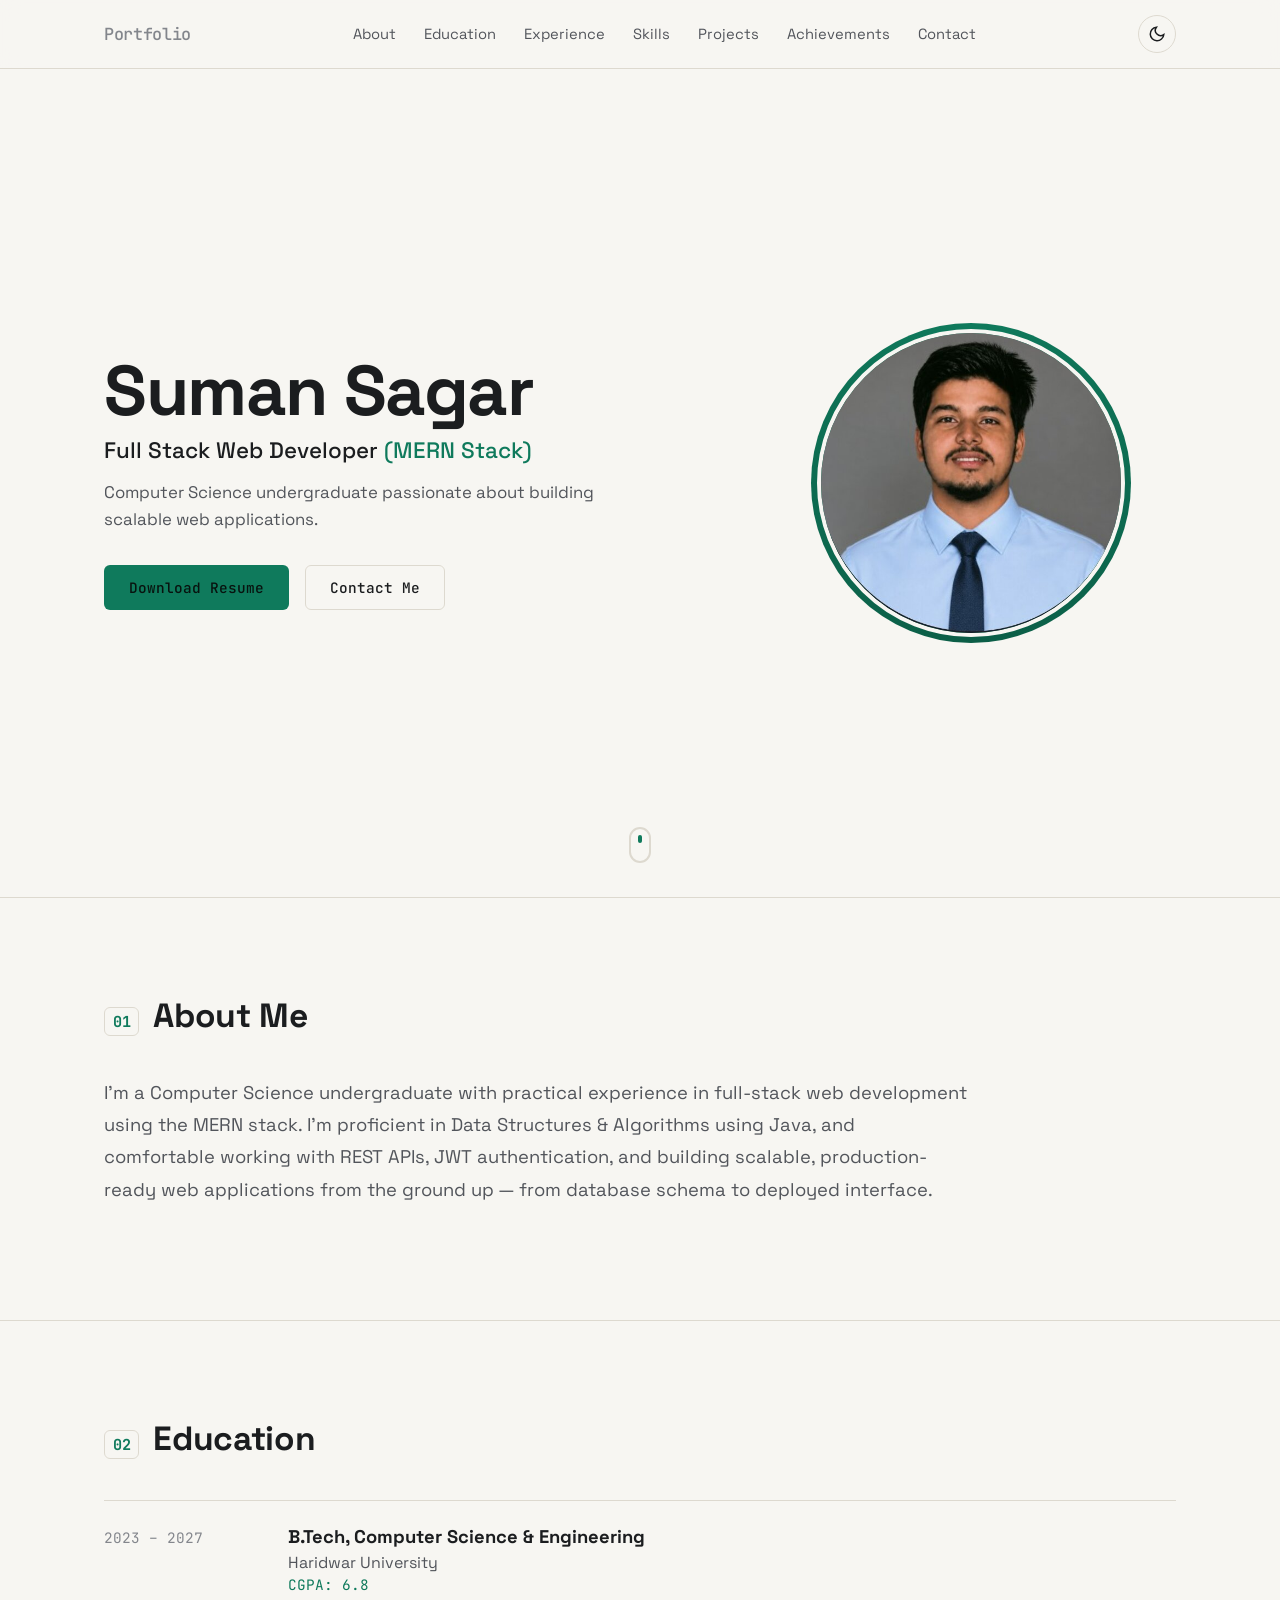
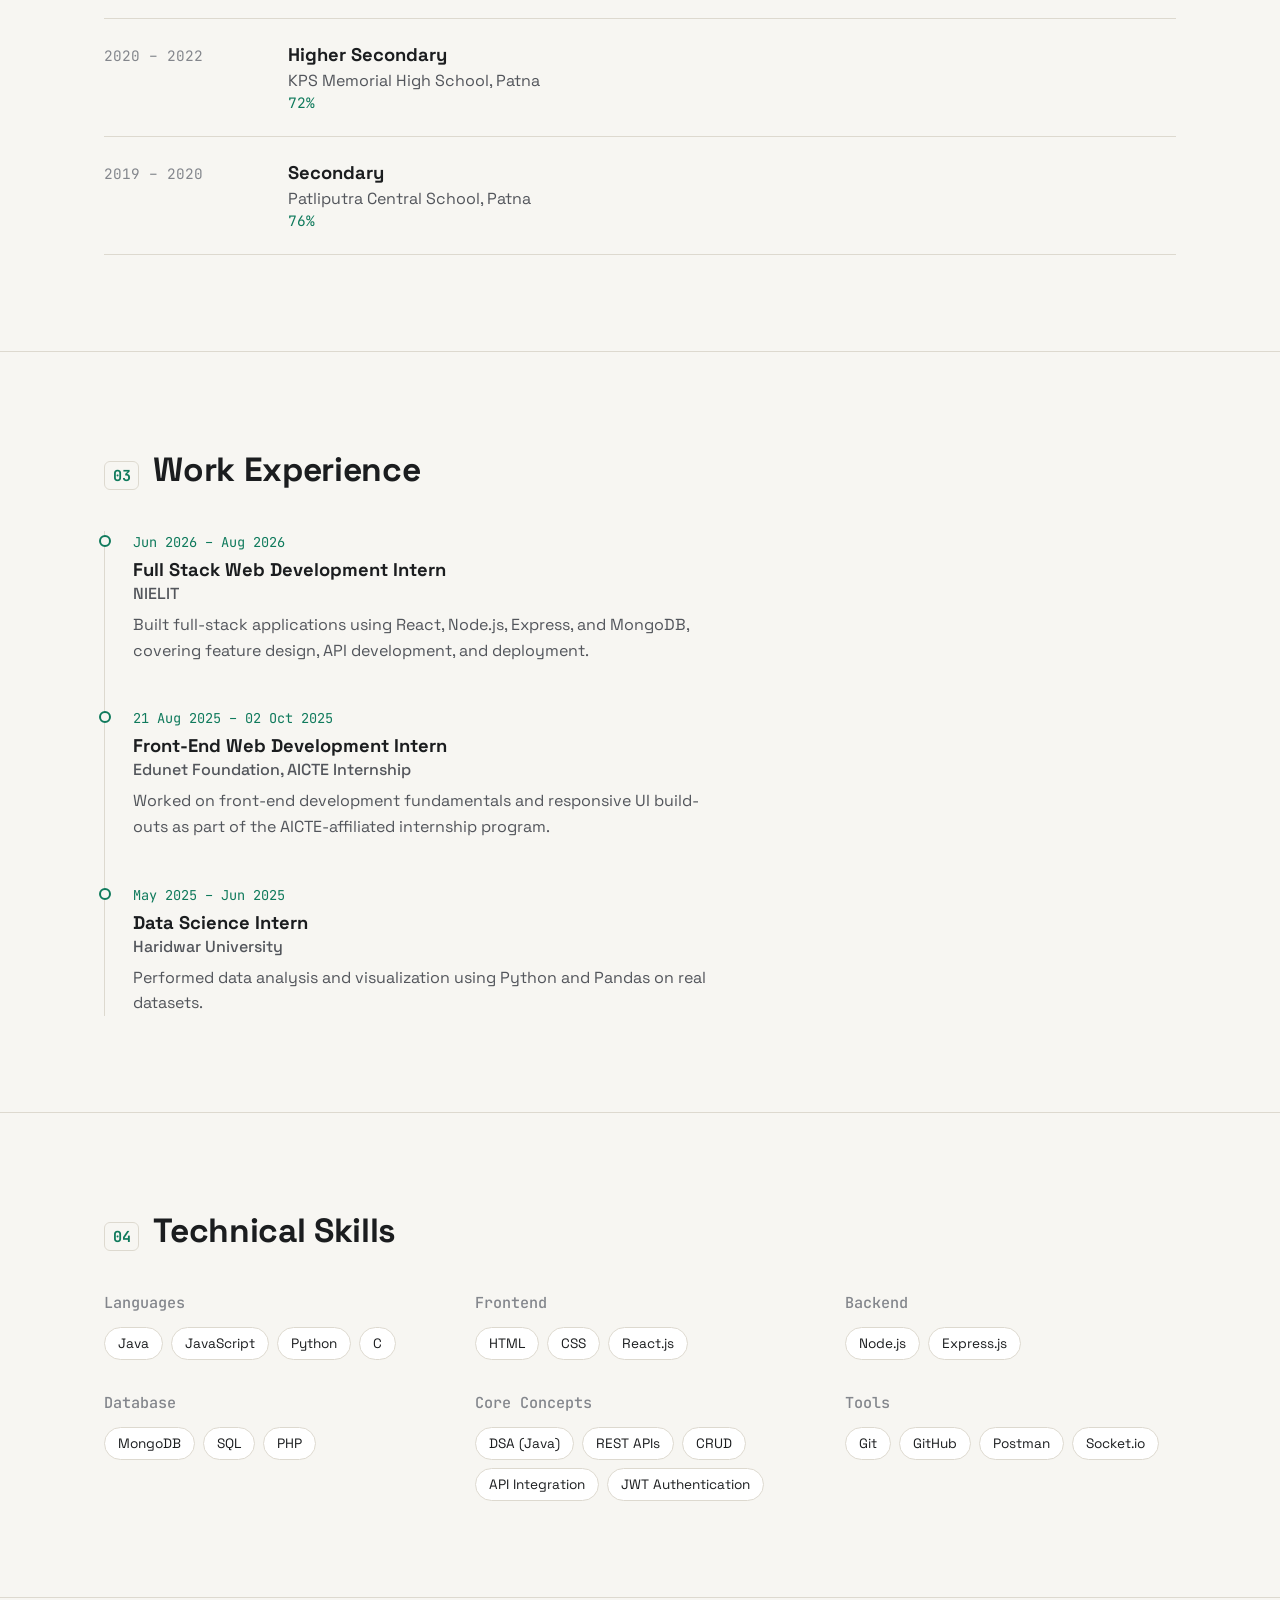
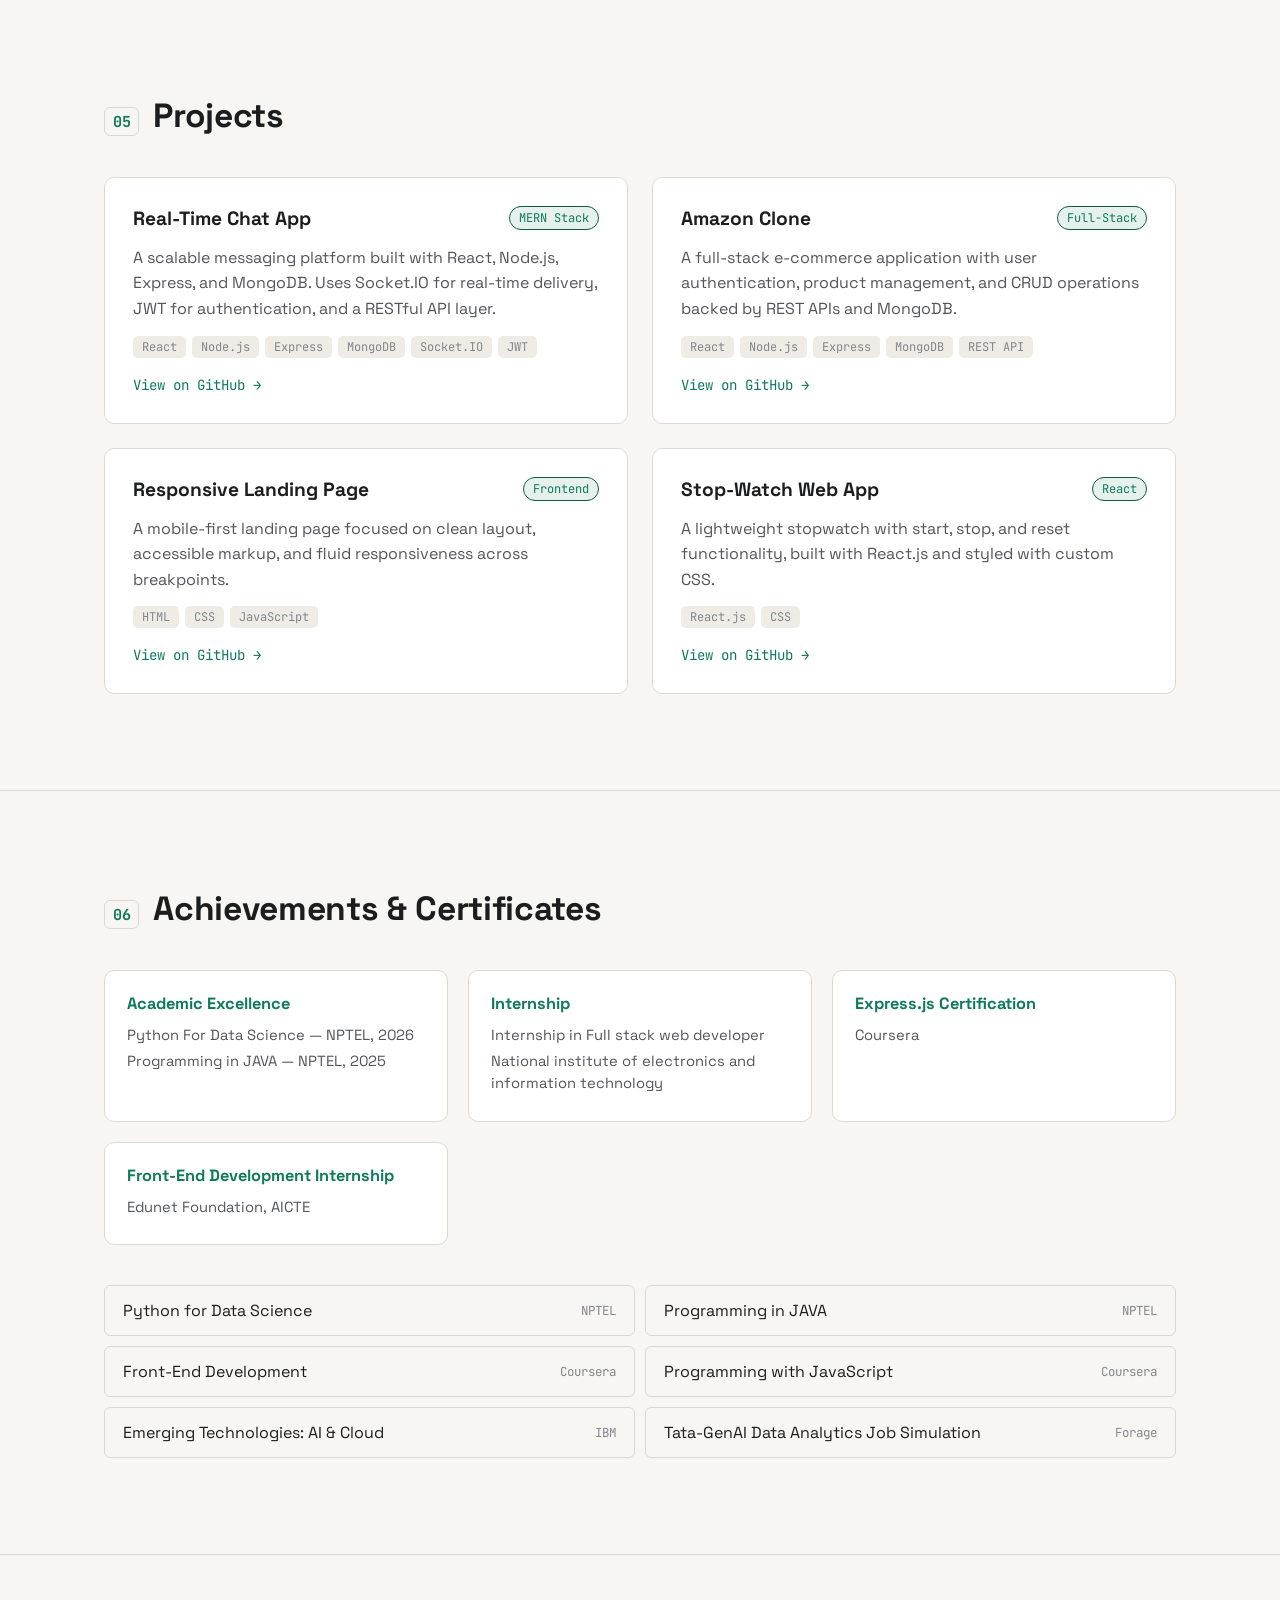
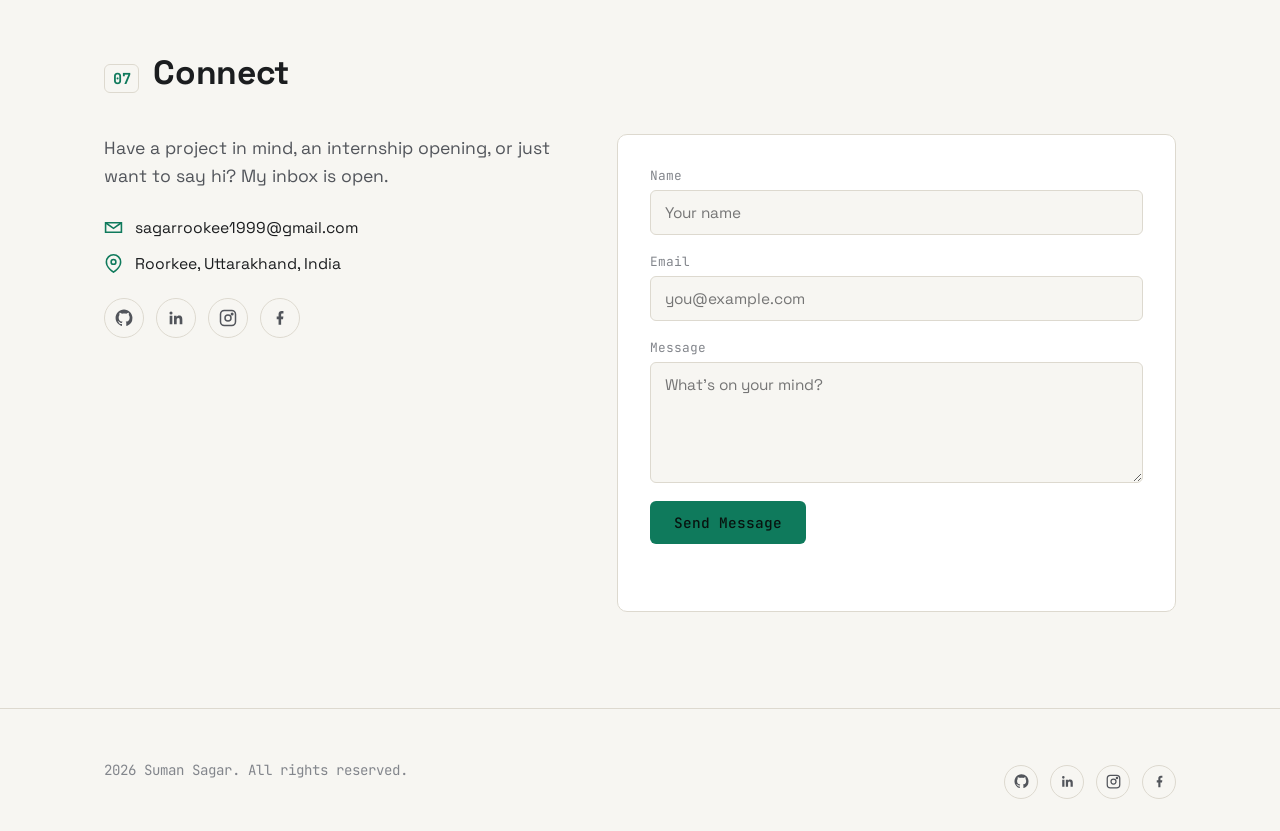
==== index.html @ 3ce3f1ac "Move portfolio files to root" ====
<!DOCTYPE html>
<html lang="en">
<head>
<meta charset="UTF-8" />
<meta name="viewport" content="width=device-width, initial-scale=1.0" />
<title>Suman Sagar — Full Stack Web Developer</title>
<meta name="description" content="Suman Sagar — Computer Science undergraduate and MERN stack developer based in " />
<link rel="preconnect" href="https://fonts.googleapis.com">
<link rel="preconnect" href="https://fonts.gstatic.com" crossorigin>
<link href="https://fonts.googleapis.com/css2?family=Space+Grotesk:wght@400;500;600;700&family=JetBrains+Mono:wght@400;500;600&display=swap" rel="stylesheet">
<link rel="stylesheet" href="styles.css" />
</head>
<body>

<!-- ===== Top progress bar ===== -->
<div class="scroll-progress" id="scrollProgress"></div>

<!-- ===== Navbar ===== -->
<header class="navbar" id="navbar">
  <div class="nav-inner">
    <a href="#home" class="logo">
      <!-- //<span class="logo-bracket"></span>Suman<span class="logo-accent">.Sagar</span><span class="logo-bracket"></span> -->
      <span class="logo-bracket">Portfolio</span>
    </a>

    <nav class="nav-links" id="navLinks">
      <a href="#about" class="nav-link">About</a>
      <a href="#education" class="nav-link">Education</a>
      <a href="#experience" class="nav-link">Experience</a>
      <a href="#skills" class="nav-link">Skills</a>
      <a href="#projects" class="nav-link">Projects</a>
      <a href="#achievements" class="nav-link">Achievements</a>
      <a href="#contact" class="nav-link">Contact</a>
    </nav>

    <div class="nav-actions">
      <button class="theme-toggle" id="themeToggle" aria-label="Toggle color theme">
        <svg class="icon-sun" viewBox="0 0 24 24" fill="none" stroke="currentColor" stroke-width="2"><circle cx="12" cy="12" r="4"/><path d="M12 2v2M12 20v2M4.93 4.93l1.41 1.41M17.66 17.66l1.41 1.41M2 12h2M20 12h2M4.93 19.07l1.41-1.41M17.66 6.34l1.41-1.41"/></svg>
        <svg class="icon-moon" viewBox="0 0 24 24" fill="none" stroke="currentColor" stroke-width="2"><path d="M21 12.79A9 9 0 1 1 11.21 3 7 7 0 0 0 21 12.79z"/></svg>
      </button>
      <button class="hamburger" id="hamburger" aria-label="Toggle menu">
        <span></span><span></span><span></span>
      </button>
    </div>
  </div>
</header>

<main>

  <!-- ===== Hero ===== -->
  <section class="hero" id="home">
    <div class="hero-inner">
      <div class="hero-text">
        <!-- <p class="hero-eyebrow">Roorkee, Uttarakhand</p> -->
        <h1 class="hero-name">Suman Sagar</h1>
        <p class="hero-title">Full Stack Web Developer <span class="hero-stack">(MERN Stack)</span></p>
        <p class="hero-tagline">Computer Science undergraduate passionate about building scalable web applications.</p>
        <div class="hero-actions">
          <a href="resume.pdf" class="btn btn-primary" download>
            Download Resume
          </a>
          <a href="#contact" class="btn btn-outline">Contact Me</a>
        </div>
      </div>

      <div class="hero-photo-wrap">
        <div class="hero-photo-ring">
          <img src="pic.jpg" alt="Suman Sagar" class="hero-photo" onerror="this.src='assets/profile-placeholder.svg'" />
        </div>
      </div>
    </div>
    <a href="#about" class="scroll-cue" aria-label="Scroll to About section">
      <span></span>
    </a>
  </section>

  <!-- ===== About ===== -->
  <section class="section" id="about">
    <div class="section-inner">
      <h2 class="section-heading"><span class="heading-index">01</span>About Me</h2>
      <p class="about-text">
        I'm a Computer Science undergraduate with practical experience in full-stack web development
        using the MERN stack. I'm proficient in Data Structures &amp; Algorithms using Java, and comfortable
        working with REST APIs, JWT authentication, and building scalable, production-ready web applications
        from the ground up — from database schema to deployed interface.
      </p>
    </div>
  </section>

  <!-- ===== Education ===== -->
  <section class="section" id="education">
    <div class="section-inner">
      <h2 class="section-heading"><span class="heading-index">02</span>Education</h2>
      <div class="edu-list">
        <div class="edu-item">
          <div class="edu-years">2023 – 2027</div>
          <div class="edu-body">
            <h3>B.Tech, Computer Science &amp; Engineering</h3>
            <p class="edu-school">Haridwar University</p>
            <p class="edu-score">CGPA: 6.8</p>
          </div>
        </div>
        <div class="edu-item">
          <div class="edu-years">2020 – 2022</div>
          <div class="edu-body">
            <h3>Higher Secondary</h3>
            <p class="edu-school">KPS Memorial High School, Patna</p>
            <p class="edu-score">72%</p>
          </div>
        </div>
        <div class="edu-item">
          <div class="edu-years">2019 – 2020</div>
          <div class="edu-body">
            <h3>Secondary</h3>
            <p class="edu-school">Patliputra Central School, Patna</p>
            <p class="edu-score">76%</p>
          </div>
        </div>
      </div>
    </div>
  </section>

  <!-- ===== Experience ===== -->
  <section class="section" id="experience">
    <div class="section-inner">
      <h2 class="section-heading"><span class="heading-index">03</span>Work Experience</h2>
      <div class="timeline">
        <div class="timeline-item">
          <div class="timeline-dot"></div>
          <div class="timeline-content">
            <span class="timeline-date">Jun 2026 – Aug 2026</span>
            <h3>Full Stack Web Development Intern</h3>
            <p class="timeline-org">NIELIT</p>
            <p class="timeline-desc">Built full-stack applications using React, Node.js, Express, and MongoDB, covering feature design, API development, and deployment.</p>
          </div>
        </div>
        <div class="timeline-item">
          <div class="timeline-dot"></div>
          <div class="timeline-content">
            <span class="timeline-date">21 Aug 2025 – 02 Oct 2025</span>
            <h3>Front-End Web Development Intern</h3>
            <p class="timeline-org">Edunet Foundation, AICTE Internship</p>
            <p class="timeline-desc">Worked on front-end development fundamentals and responsive UI build-outs as part of the AICTE-affiliated internship program.</p>
          </div>
        </div>
        <div class="timeline-item">
          <div class="timeline-dot"></div>
          <div class="timeline-content">
            <span class="timeline-date">May 2025 – Jun 2025</span>
            <h3>Data Science Intern</h3>
            <p class="timeline-org">Haridwar University</p>
            <p class="timeline-desc">Performed data analysis and visualization using Python and Pandas on real datasets.</p>
          </div>
        </div>
      </div>
    </div>
  </section>

  <!-- ===== Skills ===== -->
  <section class="section" id="skills">
    <div class="section-inner">
      <h2 class="section-heading"><span class="heading-index">04</span>Technical Skills</h2>
      <div class="skills-grid">
        <div class="skill-group">
          <h3>Languages</h3>
          <div class="badge-row">
            <span class="badge">Java</span><span class="badge">JavaScript</span><span class="badge">Python</span><span class="badge">C</span>
          </div>
        </div>
        <div class="skill-group">
          <h3>Frontend</h3>
          <div class="badge-row">
            <span class="badge">HTML</span><span class="badge">CSS</span><span class="badge">React.js</span>
          </div>
        </div>
        <div class="skill-group">
          <h3>Backend</h3>
          <div class="badge-row">
            <span class="badge">Node.js</span><span class="badge">Express.js</span>
          </div>
        </div>
        <div class="skill-group">
          <h3>Database</h3>
          <div class="badge-row">
            <span class="badge">MongoDB</span><span class="badge">SQL</span><span class="badge">PHP</span>
          </div>
        </div>
        <div class="skill-group">
          <h3>Core Concepts</h3>
          <div class="badge-row">
            <span class="badge">DSA (Java)</span><span class="badge">REST APIs</span><span class="badge">CRUD</span><span class="badge">API Integration</span><span class="badge">JWT Authentication</span>
          </div>
        </div>
        <div class="skill-group">
          <h3>Tools</h3>
          <div class="badge-row">
            <span class="badge">Git</span><span class="badge">GitHub</span><span class="badge">Postman</span><span class="badge">Socket.io</span>
          </div>
        </div>
      </div>
    </div>
  </section>

  <!-- ===== Projects ===== -->
  <section class="section" id="projects">
    <div class="section-inner">
      <h2 class="section-heading"><span class="heading-index">05</span>Projects</h2>
      <div class="project-grid">

        <article class="project-card">
          <div class="project-top">
            <h3>Real-Time Chat App</h3>
            <span class="project-tag">MERN Stack</span>
          </div>
          <p class="project-desc">A scalable messaging platform built with React, Node.js, Express, and MongoDB. Uses Socket.IO for real-time delivery, JWT for authentication, and a RESTful API layer.</p>
          <div class="project-stack">
            <span>React</span><span>Node.js</span><span>Express</span><span>MongoDB</span><span>Socket.IO</span><span>JWT</span>
          </div>
          <a href="#" class="project-link" target="_blank" rel="noopener">View on GitHub →</a>
        </article>

        <article class="project-card">
          <div class="project-top">
            <h3>Amazon Clone</h3>
            <span class="project-tag">Full-Stack</span>
          </div>
          <p class="project-desc">A full-stack e-commerce application with user authentication, product management, and CRUD operations backed by REST APIs and MongoDB.</p>
          <div class="project-stack">
            <span>React</span><span>Node.js</span><span>Express</span><span>MongoDB</span><span>REST API</span>
          </div>
          <a href="#" class="project-link" target="_blank" rel="noopener">View on GitHub →</a>
        </article>

        <article class="project-card">
          <div class="project-top">
            <h3>Responsive Landing Page</h3>
            <span class="project-tag">Frontend</span>
          </div>
          <p class="project-desc">A mobile-first landing page focused on clean layout, accessible markup, and fluid responsiveness across breakpoints.</p>
          <div class="project-stack">
            <span>HTML</span><span>CSS</span><span>JavaScript</span>
          </div>
          <a href="#" class="project-link" target="_blank" rel="noopener">View on GitHub →</a>
        </article>

        <article class="project-card">
          <div class="project-top">
            <h3>Stop-Watch Web App</h3>
            <span class="project-tag">React</span>
          </div>
          <p class="project-desc">A lightweight stopwatch with start, stop, and reset functionality, built with React.js and styled with custom CSS.</p>
          <div class="project-stack">
            <span>React.js</span><span>CSS</span>
          </div>
          <a href="#" class="project-link" target="_blank" rel="noopener">View on GitHub →</a>
        </article>

      </div>
    </div>
  </section>

  <!-- ===== Achievements ===== -->
  <section class="section" id="achievements">
    <div class="section-inner">
      <h2 class="section-heading"><span class="heading-index">06</span>Achievements &amp; Certificates</h2>

      <div class="achieve-highlights">
        <div class="achieve-card">
          <h3>Academic Excellence</h3>
          <p>Python For Data Science — NPTEL, 2026</p>
          <p>Programming in JAVA — NPTEL, 2025</p>
        </div>
        <div class="achieve-card">
          <h3>Internship </h3>
          <p>Internship in Full stack web developer </p>
          <p>National institute of electronics and information technology </p>
        </div>
        <div class="achieve-card">
          <h3>Express.js Certification</h3>
          <p>Coursera</p>
        </div>
        <div class="achieve-card">
          <h3>Front-End Development Internship</h3>
          <p>Edunet Foundation, AICTE</p>
        </div>
      </div>

      <div class="cert-list">
        <a href="#" class="cert-item" target="_blank" rel="noopener">
          <span>Python for Data Science</span><span class="cert-source">NPTEL</span>
        </a>
        <a href="#" class="cert-item" target="_blank" rel="noopener">
          <span>Programming in JAVA</span><span class="cert-source">NPTEL</span>
        </a>
        <a href="#" class="cert-item" target="_blank" rel="noopener">
          <span>Front-End Development</span><span class="cert-source">Coursera</span>
        </a>
        <a href="#" class="cert-item" target="_blank" rel="noopener">
          <span>Programming with JavaScript</span><span class="cert-source">Coursera</span>
        </a>
        <a href="#" class="cert-item" target="_blank" rel="noopener">
          <span>Emerging Technologies: AI &amp; Cloud</span><span class="cert-source">IBM</span>
        </a>
        <a href="#" class="cert-item" target="_blank" rel="noopener">
          <span>Tata-GenAI Data Analytics Job Simulation</span><span class="cert-source">Forage</span>
        </a>
      </div>
    </div>
  </section>

  <!-- ===== Contact ===== -->
  <section class="section" id="contact">
    <div class="section-inner">
      <h2 class="section-heading"><span class="heading-index">07</span>Connect</h2>

      <div class="contact-grid">
        <div class="contact-info">
          <p class="contact-lead">Have a project in mind, an internship opening, or just want to say hi? My inbox is open.</p>

          <a href="mailto:sagarrookee1999@gmail.com" class="contact-line">
            <svg viewBox="0 0 24 24" fill="none" stroke="currentColor" stroke-width="2"><path d="M4 4h16v16H4z" opacity="0"/><path d="M22 6l-10 7L2 6"/><path d="M2 6h20v12H2z"/></svg>
            sagarrookee1999@gmail.com
          </a>
          <div class="contact-line">
            <svg viewBox="0 0 24 24" fill="none" stroke="currentColor" stroke-width="2"><path d="M21 10c0 7-9 13-9 13s-9-6-9-13a9 9 0 0 1 18 0z"/><circle cx="12" cy="10" r="3"/></svg>
            Roorkee, Uttarakhand, India
          </div>

          <div class="social-row">
            <a href="#" class="social-icon" aria-label="GitHub" target="_blank" rel="noopener">
              <svg viewBox="0 0 24 24" fill="currentColor"><path d="M12 .5C5.73.5.75 5.48.75 11.75c0 5.02 3.26 9.28 7.78 10.78.57.1.78-.25.78-.55 0-.27-.01-1.16-.02-2.11-3.16.69-3.83-1.34-3.83-1.34-.52-1.32-1.27-1.67-1.27-1.67-1.03-.71.08-.69.08-.69 1.15.08 1.75 1.18 1.75 1.18 1.02 1.75 2.68 1.24 3.33.95.1-.74.4-1.24.72-1.53-2.52-.29-5.17-1.26-5.17-5.6 0-1.24.44-2.25 1.17-3.04-.12-.29-.51-1.45.11-3.02 0 0 .96-.31 3.15 1.16.91-.25 1.89-.38 2.86-.38.97 0 1.95.13 2.86.38 2.18-1.47 3.15-1.16 3.15-1.16.62 1.57.23 2.73.11 3.02.73.79 1.17 1.8 1.17 3.04 0 4.35-2.65 5.31-5.18 5.59.41.35.77 1.04.77 2.11 0 1.52-.01 2.75-.01 3.13 0 .3.2.66.79.55A11.26 11.26 0 0 0 23.25 11.75C23.25 5.48 18.27.5 12 .5z"/></svg>
            </a>
            <a href="#" class="social-icon" aria-label="LinkedIn" target="_blank" rel="noopener">
              <svg viewBox="0 0 24 24" fill="currentColor"><path d="M20.45 20.45h-3.55v-5.57c0-1.33-.02-3.04-1.85-3.04-1.86 0-2.14 1.45-2.14 2.94v5.67H9.35V9h3.41v1.56h.05c.48-.9 1.64-1.85 3.37-1.85 3.6 0 4.27 2.37 4.27 5.46v6.28zM5.34 7.43a2.06 2.06 0 1 1 0-4.12 2.06 2.06 0 0 1 0 4.12zM7.12 20.45H3.56V9h3.56v11.45z"/></svg>
            </a>
            <a href="#" class="social-icon" aria-label="Instagram" target="_blank" rel="noopener">
              <svg viewBox="0 0 24 24" fill="none" stroke="currentColor" stroke-width="2"><rect x="2" y="2" width="20" height="20" rx="5"/><circle cx="12" cy="12" r="4"/><circle cx="17.5" cy="6.5" r="1"/></svg>
            </a>
            <a href="#" class="social-icon" aria-label="Facebook" target="_blank" rel="noopener">
              <svg viewBox="0 0 24 24" fill="currentColor"><path d="M13.5 21v-7.5H16l.5-3.5h-3V7.7c0-1 .3-1.7 1.7-1.7H16.6V2.8C16.3 2.75 15.3 2.65 14.15 2.65c-2.4 0-4.05 1.47-4.05 4.15V10H7.6v3.5h2.5V21h3.4z"/></svg>
            </a>
          </div>
        </div>

        <form class="contact-form" id="contactForm" action="https://formspree.io/f/xjyvneyk" method="POST">
          <div class="form-row">
            <label for="name">Name</label>
            <input type="text" id="name" name="name" required placeholder="Your name" />
          </div>
          <div class="form-row">
            <label for="email">Email</label>
            <input type="email" id="email" name="email" required placeholder="you@example.com" />
          </div>
          <div class="form-row">
            <label for="message">Message</label>
            <textarea id="message" name="message" rows="5" required placeholder="What's on your mind?"></textarea>
          </div>
          <button type="submit" class="btn btn-primary btn-form">Send Message</button>
          <p class="form-status" id="formStatus"></p>
        </form>
      </div>
    </div>
  </section>

</main>

<footer class="footer">
  <div class="footer-inner">
    <p> <span id="year"></span> Suman Sagar. All rights reserved.</p>
    <div class="social-row footer-social">
      <a href="#" class="social-icon" aria-label="GitHub" target="_blank" rel="noopener">
        <svg viewBox="0 0 24 24" fill="currentColor"><path d="M12 .5C5.73.5.75 5.48.75 11.75c0 5.02 3.26 9.28 7.78 10.78.57.1.78-.25.78-.55 0-.27-.01-1.16-.02-2.11-3.16.69-3.83-1.34-3.83-1.34-.52-1.32-1.27-1.67-1.27-1.67-1.03-.71.08-.69.08-.69 1.15.08 1.75 1.18 1.75 1.18 1.02 1.75 2.68 1.24 3.33.95.1-.74.4-1.24.72-1.53-2.52-.29-5.17-1.26-5.17-5.6 0-1.24.44-2.25 1.17-3.04-.12-.29-.51-1.45.11-3.02 0 0 .96-.31 3.15 1.16.91-.25 1.89-.38 2.86-.38.97 0 1.95.13 2.86.38 2.18-1.47 3.15-1.16 3.15-1.16.62 1.57.23 2.73.11 3.02.73.79 1.17 1.8 1.17 3.04 0 4.35-2.65 5.31-5.18 5.59.41.35.77 1.04.77 2.11 0 1.52-.01 2.75-.01 3.13 0 .3.2.66.79.55A11.26 11.26 0 0 0 23.25 11.75C23.25 5.48 18.27.5 12 .5z"/></svg>
      </a>
      <a href="#" class="social-icon" aria-label="LinkedIn" target="_blank" rel="noopener">
        <svg viewBox="0 0 24 24" fill="currentColor"><path d="M20.45 20.45h-3.55v-5.57c0-1.33-.02-3.04-1.85-3.04-1.86 0-2.14 1.45-2.14 2.94v5.67H9.35V9h3.41v1.56h.05c.48-.9 1.64-1.85 3.37-1.85 3.6 0 4.27 2.37 4.27 5.46v6.28zM5.34 7.43a2.06 2.06 0 1 1 0-4.12 2.06 2.06 0 0 1 0 4.12zM7.12 20.45H3.56V9h3.56v11.45z"/></svg>
      </a>
      <a href="#" class="social-icon" aria-label="Instagram" target="_blank" rel="noopener">
        <svg viewBox="0 0 24 24" fill="none" stroke="currentColor" stroke-width="2"><rect x="2" y="2" width="20" height="20" rx="5"/><circle cx="12" cy="12" r="4"/><circle cx="17.5" cy="6.5" r="1"/></svg>
      </a>
      <a href="#" class="social-icon" aria-label="Facebook" target="_blank" rel="noopener">
        <svg viewBox="0 0 24 24" fill="currentColor"><path d="M13.5 21v-7.5H16l.5-3.5h-3V7.7c0-1 .3-1.7 1.7-1.7H16.6V2.8C16.3 2.75 15.3 2.65 14.15 2.65c-2.4 0-4.05 1.47-4.05 4.15V10H7.6v3.5h2.5V21h3.4z"/></svg>
      </a>
    </div>
  </div>
</footer>

<script src="script.js"></script>
</body>
</html>
---- styles.css ----
/* =========================================================
   Tokens
   ========================================================= */
:root {
  --font-display: 'Space Grotesk', sans-serif;
  --font-mono: 'JetBrains Mono', monospace;

  /* Dark theme (default) */
  --bg: #0b0e14;
  --bg-elevated: #12161f;
  --bg-elevated-2: #171c27;
  --border: #262c3a;
  --text-primary: #eef1f6;
  --text-secondary: #9aa4b8;
  --text-muted: #626d82;
  --accent: #4fd1a5;
  --accent-dim: #2c8f6d;
  --accent-soft: rgba(79, 209, 165, 0.12);
  --shadow: rgba(0, 0, 0, 0.35);

  --max-width: 1120px;
  --radius-sm: 6px;
  --radius-md: 10px;
  --transition: 220ms cubic-bezier(0.4, 0, 0.2, 1);
}

[data-theme="light"] {
  --bg: #f7f6f2;
  --bg-elevated: #ffffff;
  --bg-elevated-2: #eeece5;
  --border: #ddd9cf;
  --text-primary: #1b1d1f;
  --text-secondary: #52555b;
  --text-muted: #83868c;
  --accent: #0f7a5c;
  --accent-dim: #0b5d46;
  --accent-soft: rgba(15, 122, 92, 0.1);
  --shadow: rgba(20, 20, 15, 0.08);
}

* { box-sizing: border-box; }

html {
  scroll-behavior: smooth;
}

@media (prefers-reduced-motion: reduce) {
  html { scroll-behavior: auto; }
  *, *::before, *::after {
    animation-duration: 0.01ms !important;
    animation-iteration-count: 1 !important;
    transition-duration: 0.01ms !important;
  }
}

body {
  margin: 0;
  font-family: var(--font-display);
  background: var(--bg);
  color: var(--text-primary);
  transition: background var(--transition), color var(--transition);
  -webkit-font-smoothing: antialiased;
}

img { max-width: 100%; display: block; }

a { color: inherit; text-decoration: none; }

.section-inner, .nav-inner, .hero-inner, .footer-inner {
  max-width: var(--max-width);
  margin: 0 auto;
  padding-left: 24px;
  padding-right: 24px;
}

/* =========================================================
   Scroll progress bar
   ========================================================= */
.scroll-progress {
  position: fixed;
  top: 0; left: 0;
  height: 3px;
  width: 0%;
  background: linear-gradient(90deg, var(--accent-dim), var(--accent));
  z-index: 1000;
  transition: width 80ms linear;
}

/* =========================================================
   Navbar
   ========================================================= */
.navbar {
  position: sticky;
  top: 0;
  z-index: 900;
  backdrop-filter: blur(10px);
  background: color-mix(in srgb, var(--bg) 82%, transparent);
  border-bottom: 1px solid var(--border);
}

.nav-inner {
  display: flex;
  align-items: center;
  justify-content: space-between;
  height: 68px;
}

.logo {
  font-family: var(--font-mono);
  font-size: 1.05rem;
  font-weight: 500;
  letter-spacing: -0.02em;
  color: var(--text-primary);
  white-space: nowrap;
}
.logo-bracket { color: var(--text-muted); }
.logo-accent { color: var(--accent); }

.nav-links {
  display: flex;
  gap: 28px;
}

.nav-link {
  font-size: 0.92rem;
  color: var(--text-secondary);
  position: relative;
  padding: 4px 0;
  transition: color var(--transition);
}
.nav-link:hover { color: var(--text-primary); }
.nav-link::after {
  content: '';
  position: absolute;
  left: 0; bottom: -2px;
  width: 0%;
  height: 2px;
  background: var(--accent);
  transition: width var(--transition);
}
.nav-link:hover::after { width: 100%; }

.nav-actions {
  display: flex;
  align-items: center;
  gap: 14px;
}

.theme-toggle {
  background: none;
  border: 1px solid var(--border);
  border-radius: 999px;
  width: 38px; height: 38px;
  display: flex; align-items: center; justify-content: center;
  cursor: pointer;
  color: var(--text-primary);
  transition: border-color var(--transition), transform var(--transition);
}
.theme-toggle:hover { border-color: var(--accent); transform: translateY(-1px); }
.theme-toggle svg { width: 18px; height: 18px; }
.icon-moon { display: none; }
[data-theme="light"] .icon-sun { display: none; }
[data-theme="light"] .icon-moon { display: block; }

.hamburger {
  display: none;
  flex-direction: column;
  gap: 4px;
  background: none;
  border: none;
  cursor: pointer;
  padding: 8px;
}
.hamburger span {
  width: 22px; height: 2px;
  background: var(--text-primary);
  transition: transform var(--transition), opacity var(--transition);
}

/* =========================================================
   Buttons
   ========================================================= */
.btn {
  display: inline-flex;
  align-items: center;
  justify-content: center;
  padding: 12px 24px;
  border-radius: var(--radius-sm);
  font-family: var(--font-mono);
  font-size: 0.9rem;
  font-weight: 500;
  cursor: pointer;
  border: 1px solid transparent;
  transition: transform var(--transition), background var(--transition), border-color var(--transition), box-shadow var(--transition);
}
.btn-primary {
  background: var(--accent);
  color: #08130f;
}
.btn-primary:hover { transform: translateY(-2px); box-shadow: 0 8px 20px -8px var(--accent-soft); }
.btn-outline {
  border-color: var(--border);
  color: var(--text-primary);
}
.btn-outline:hover { border-color: var(--accent); color: var(--accent); transform: translateY(-2px); }

/* =========================================================
   Hero
   ========================================================= */
.hero {
  position: relative;
  min-height: 92vh;
  display: flex;
  align-items: center;
}

.hero-inner {
  display: grid;
  grid-template-columns: 1.2fr 0.8fr;
  gap: 48px;
  align-items: center;
  width: 100%;
}

.hero-eyebrow {
  font-family: var(--font-mono);
  color: var(--accent);
  font-size: 0.9rem;
  margin: 0 0 18px;
  opacity: 0;
  animation: rise 700ms ease forwards;
}

.hero-name {
  font-size: clamp(2.6rem, 6vw, 4.4rem);
  line-height: 1.02;
  margin: 0 0 8px;
  font-weight: 700;
  letter-spacing: -0.02em;
  opacity: 0;
  animation: rise 700ms ease 90ms forwards;
}

.hero-title {
  font-size: clamp(1.1rem, 2vw, 1.4rem);
  color: var(--text-primary);
  margin: 0 0 14px;
  font-weight: 500;
  opacity: 0;
  animation: rise 700ms ease 180ms forwards;
}
.hero-stack { color: var(--accent); }

.hero-tagline {
  color: var(--text-secondary);
  font-size: 1.05rem;
  max-width: 46ch;
  line-height: 1.6;
  margin: 0 0 32px;
  opacity: 0;
  animation: rise 700ms ease 270ms forwards;
}

.hero-actions {
  display: flex;
  gap: 16px;
  flex-wrap: wrap;
  opacity: 0;
  animation: rise 700ms ease 360ms forwards;
}

@keyframes rise {
  from { opacity: 0; transform: translateY(14px); }
  to { opacity: 1; transform: translateY(0); }
}

.hero-photo-wrap {
  display: flex;
  justify-content: center;
  opacity: 0;
  animation: rise 800ms ease 200ms forwards;
}

.hero-photo-ring {
  width: min(320px, 60vw);
  aspect-ratio: 1;
  border-radius: 50%;
  padding: 6px;
  background: conic-gradient(from 180deg, var(--accent-dim), var(--accent), var(--accent-dim));
  display: flex;
  align-items: center;
  justify-content: center;
}
.hero-photo {
  width: 100%;
  height: 100%;
  border-radius: 50%;
  object-fit: cover;
  border: 4px solid var(--bg);
  background: var(--bg-elevated);
}

.scroll-cue {
  position: absolute;
  bottom: 34px;
  left: 50%;
  transform: translateX(-50%);
  width: 22px; height: 36px;
  border: 2px solid var(--border);
  border-radius: 12px;
}
.scroll-cue span {
  position: absolute;
  top: 6px; left: 50%;
  width: 4px; height: 8px;
  margin-left: -2px;
  background: var(--accent);
  border-radius: 2px;
  animation: scrollcue 1.6s ease infinite;
}
@keyframes scrollcue {
  0% { transform: translateY(0); opacity: 1; }
  70% { transform: translateY(10px); opacity: 0; }
  100% { opacity: 0; }
}

/* =========================================================
   Sections (generic)
   ========================================================= */
.section {
  padding: 96px 0;
  border-top: 1px solid var(--border);
}

.section-heading {
  display: flex;
  align-items: baseline;
  gap: 14px;
  font-size: clamp(1.6rem, 3vw, 2.1rem);
  margin: 0 0 40px;
  font-weight: 700;
  letter-spacing: -0.01em;
  opacity: 0;
  transform: translateY(16px);
  transition: opacity 600ms ease, transform 600ms ease;
}
.section-heading.in-view { opacity: 1; transform: translateY(0); }

.heading-index {
  font-family: var(--font-mono);
  font-size: 0.95rem;
  color: var(--accent);
  border: 1px solid var(--border);
  border-radius: 6px;
  padding: 3px 8px;
}

.reveal {
  opacity: 0;
  transform: translateY(18px);
  transition: opacity 650ms ease, transform 650ms ease;
}
.reveal.in-view { opacity: 1; transform: translateY(0); }

/* =========================================================
   About
   ========================================================= */
.about-text {
  font-size: 1.15rem;
  line-height: 1.75;
  color: var(--text-secondary);
  max-width: 72ch;
}

/* =========================================================
   Education
   ========================================================= */
.edu-list {
  display: flex;
  flex-direction: column;
  gap: 0;
  border-top: 1px solid var(--border);
}
.edu-item {
  display: grid;
  grid-template-columns: 160px 1fr;
  gap: 24px;
  padding: 24px 0;
  border-bottom: 1px solid var(--border);
}
.edu-years {
  font-family: var(--font-mono);
  color: var(--text-muted);
  font-size: 0.9rem;
  padding-top: 3px;
}
.edu-body h3 { margin: 0 0 4px; font-size: 1.15rem; }
.edu-school { margin: 0 0 2px; color: var(--text-secondary); }
.edu-score { margin: 0; color: var(--accent); font-family: var(--font-mono); font-size: 0.9rem; }

/* =========================================================
   Timeline
   ========================================================= */
.timeline {
  position: relative;
  padding-left: 28px;
  border-left: 1px solid var(--border);
}
.timeline-item {
  position: relative;
  padding-bottom: 44px;
}
.timeline-item:last-child { padding-bottom: 0; }
.timeline-dot {
  position: absolute;
  left: -34px;
  top: 4px;
  width: 12px; height: 12px;
  border-radius: 50%;
  background: var(--bg);
  border: 2px solid var(--accent);
}
.timeline-date {
  font-family: var(--font-mono);
  font-size: 0.85rem;
  color: var(--accent);
}
.timeline-content h3 { margin: 6px 0 2px; font-size: 1.15rem; }
.timeline-org { margin: 0 0 8px; color: var(--text-secondary); font-weight: 500; }
.timeline-desc { margin: 0; color: var(--text-secondary); line-height: 1.6; max-width: 60ch; }

/* =========================================================
   Skills
   ========================================================= */
.skills-grid {
  display: grid;
  grid-template-columns: repeat(3, 1fr);
  gap: 32px 40px;
}
.skill-group h3 {
  font-size: 0.95rem;
  font-family: var(--font-mono);
  color: var(--text-muted);
  margin: 0 0 14px;
  font-weight: 500;
}
.badge-row {
  display: flex;
  flex-wrap: wrap;
  gap: 8px;
}
.badge {
  font-size: 0.85rem;
  padding: 7px 13px;
  border-radius: 999px;
  border: 1px solid var(--border);
  background: var(--bg-elevated);
  color: var(--text-primary);
  transition: border-color var(--transition), transform var(--transition), color var(--transition);
}
.badge:hover {
  border-color: var(--accent);
  color: var(--accent);
  transform: translateY(-2px);
}

/* =========================================================
   Projects
   ========================================================= */
.project-grid {
  display: grid;
  grid-template-columns: repeat(2, 1fr);
  gap: 24px;
}
.project-card {
  background: var(--bg-elevated);
  border: 1px solid var(--border);
  border-radius: var(--radius-md);
  padding: 28px;
  display: flex;
  flex-direction: column;
  gap: 14px;
  transition: transform var(--transition), border-color var(--transition), box-shadow var(--transition);
}
.project-card:hover {
  transform: translateY(-4px);
  border-color: var(--accent-dim);
  box-shadow: 0 16px 32px -20px var(--shadow);
}
.project-top {
  display: flex;
  align-items: center;
  justify-content: space-between;
  gap: 12px;
}
.project-top h3 { margin: 0; font-size: 1.2rem; }
.project-tag {
  font-family: var(--font-mono);
  font-size: 0.75rem;
  color: var(--accent);
  border: 1px solid var(--accent-dim);
  background: var(--accent-soft);
  padding: 3px 9px;
  border-radius: 999px;
  white-space: nowrap;
}
.project-desc {
  color: var(--text-secondary);
  line-height: 1.6;
  margin: 0;
  flex-grow: 1;
}
.project-stack {
  display: flex;
  flex-wrap: wrap;
  gap: 6px;
}
.project-stack span {
  font-family: var(--font-mono);
  font-size: 0.75rem;
  color: var(--text-muted);
  background: var(--bg-elevated-2);
  padding: 3px 9px;
  border-radius: 5px;
}
.project-link {
  font-family: var(--font-mono);
  font-size: 0.88rem;
  color: var(--accent);
  margin-top: 4px;
  width: fit-content;
  border-bottom: 1px solid transparent;
  transition: border-color var(--transition);
}
.project-link:hover { border-color: var(--accent); }

/* =========================================================
   Achievements
   ========================================================= */
.achieve-highlights {
  display: grid;
  grid-template-columns: repeat(3, 1fr);
  gap: 20px;
  margin-bottom: 40px;
}
.achieve-card {
  border: 1px solid var(--border);
  border-radius: var(--radius-md);
  padding: 22px;
  background: var(--bg-elevated);
}
.achieve-card h3 {
  margin: 0 0 10px;
  font-size: 1.02rem;
  color: var(--accent);
}
.achieve-card p {
  margin: 0 0 4px;
  color: var(--text-secondary);
  font-size: 0.92rem;
  line-height: 1.5;
}

.cert-list {
  display: grid;
  grid-template-columns: repeat(2, 1fr);
  gap: 10px;
}
.cert-item {
  display: flex;
  justify-content: space-between;
  align-items: center;
  padding: 14px 18px;
  border: 1px solid var(--border);
  border-radius: var(--radius-sm);
  color: var(--text-primary);
  transition: border-color var(--transition), background var(--transition);
}
.cert-item:hover { border-color: var(--accent); background: var(--accent-soft); }
.cert-source {
  font-family: var(--font-mono);
  font-size: 0.78rem;
  color: var(--text-muted);
}

/* =========================================================
   Contact
   ========================================================= */
.contact-grid {
  display: grid;
  grid-template-columns: 0.9fr 1.1fr;
  gap: 56px;
}
.contact-lead {
  font-size: 1.1rem;
  color: var(--text-secondary);
  line-height: 1.6;
  margin: 0 0 28px;
  max-width: 46ch;
}
.contact-line {
  display: flex;
  align-items: center;
  gap: 12px;
  margin-bottom: 16px;
  color: var(--text-primary);
  font-size: 0.98rem;
  transition: color var(--transition);
}
a.contact-line:hover { color: var(--accent); }
.contact-line svg { width: 19px; height: 19px; flex-shrink: 0; color: var(--accent); }

.social-row { display: flex; gap: 12px; margin-top: 24px; }
.social-icon {
  width: 40px; height: 40px;
  display: flex; align-items: center; justify-content: center;
  border: 1px solid var(--border);
  border-radius: 50%;
  color: var(--text-secondary);
  transition: border-color var(--transition), color var(--transition), transform var(--transition);
}
.social-icon svg { width: 18px; height: 18px; }
.social-icon:hover { border-color: var(--accent); color: var(--accent); transform: translateY(-2px); }

.contact-form {
  background: var(--bg-elevated);
  border: 1px solid var(--border);
  border-radius: var(--radius-md);
  padding: 32px;
  display: flex;
  flex-direction: column;
  gap: 18px;
}
.form-row { display: flex; flex-direction: column; gap: 6px; }
.form-row label {
  font-family: var(--font-mono);
  font-size: 0.8rem;
  color: var(--text-muted);
}
.form-row input, .form-row textarea {
  background: var(--bg);
  border: 1px solid var(--border);
  border-radius: var(--radius-sm);
  padding: 12px 14px;
  color: var(--text-primary);
  font-family: var(--font-display);
  font-size: 0.96rem;
  resize: vertical;
  transition: border-color var(--transition);
}
.form-row input:focus, .form-row textarea:focus {
  outline: none;
  border-color: var(--accent);
}
.btn-form { align-self: flex-start; border: none; }
.form-status {
  margin: 0;
  font-size: 0.88rem;
  color: var(--text-muted);
  min-height: 1.2em;
}
.form-status.success { color: var(--accent); }
.form-status.error { color: #e5734a; }

/* =========================================================
   Footer
   ========================================================= */
.footer {
  border-top: 1px solid var(--border);
  padding: 32px 0;
}
.footer-inner {
  display: flex;
  align-items: center;
  justify-content: space-between;
  flex-wrap: wrap;
  gap: 16px;
}
.footer-inner p {
  margin: 0;
  color: var(--text-muted);
  font-size: 0.88rem;
  font-family: var(--font-mono);
}
.footer-social .social-icon { width: 34px; height: 34px; }
.footer-social .social-icon svg { width: 15px; height: 15px; }

/* =========================================================
   Focus visibility
   ========================================================= */
a:focus-visible, button:focus-visible, input:focus-visible, textarea:focus-visible {
  outline: 2px solid var(--accent);
  outline-offset: 2px;
}

/* =========================================================
   Responsive
   ========================================================= */
@media (max-width: 920px) {
  .hero-inner { grid-template-columns: 1fr; text-align: center; }
  .hero-tagline { margin-left: auto; margin-right: auto; }
  .hero-actions { justify-content: center; }
  .hero-photo-wrap { order: -1; }
  .skills-grid { grid-template-columns: repeat(2, 1fr); }
  .project-grid { grid-template-columns: 1fr; }
  .achieve-highlights { grid-template-columns: 1fr; }
  .cert-list { grid-template-columns: 1fr; }
  .contact-grid { grid-template-columns: 1fr; gap: 40px; }
}

@media (max-width: 720px) {
  .nav-links {
    position: fixed;
    top: 68px; left: 0; right: 0;
    background: var(--bg);
    border-bottom: 1px solid var(--border);
    flex-direction: column;
    padding: 20px 24px;
    gap: 18px;
    transform: translateY(-140%);
    transition: transform var(--transition);
    z-index: 800;
  }
  .nav-links.open { transform: translateY(0); }
  .hamburger { display: flex; }
  .edu-item { grid-template-columns: 1fr; gap: 6px; }
  .skills-grid { grid-template-columns: 1fr 1fr; }
}

@media (max-width: 480px) {
  .section { padding: 64px 0; }
  .skills-grid { grid-template-columns: 1fr; }
  .hero { min-height: auto; padding: 120px 0 80px; }
}
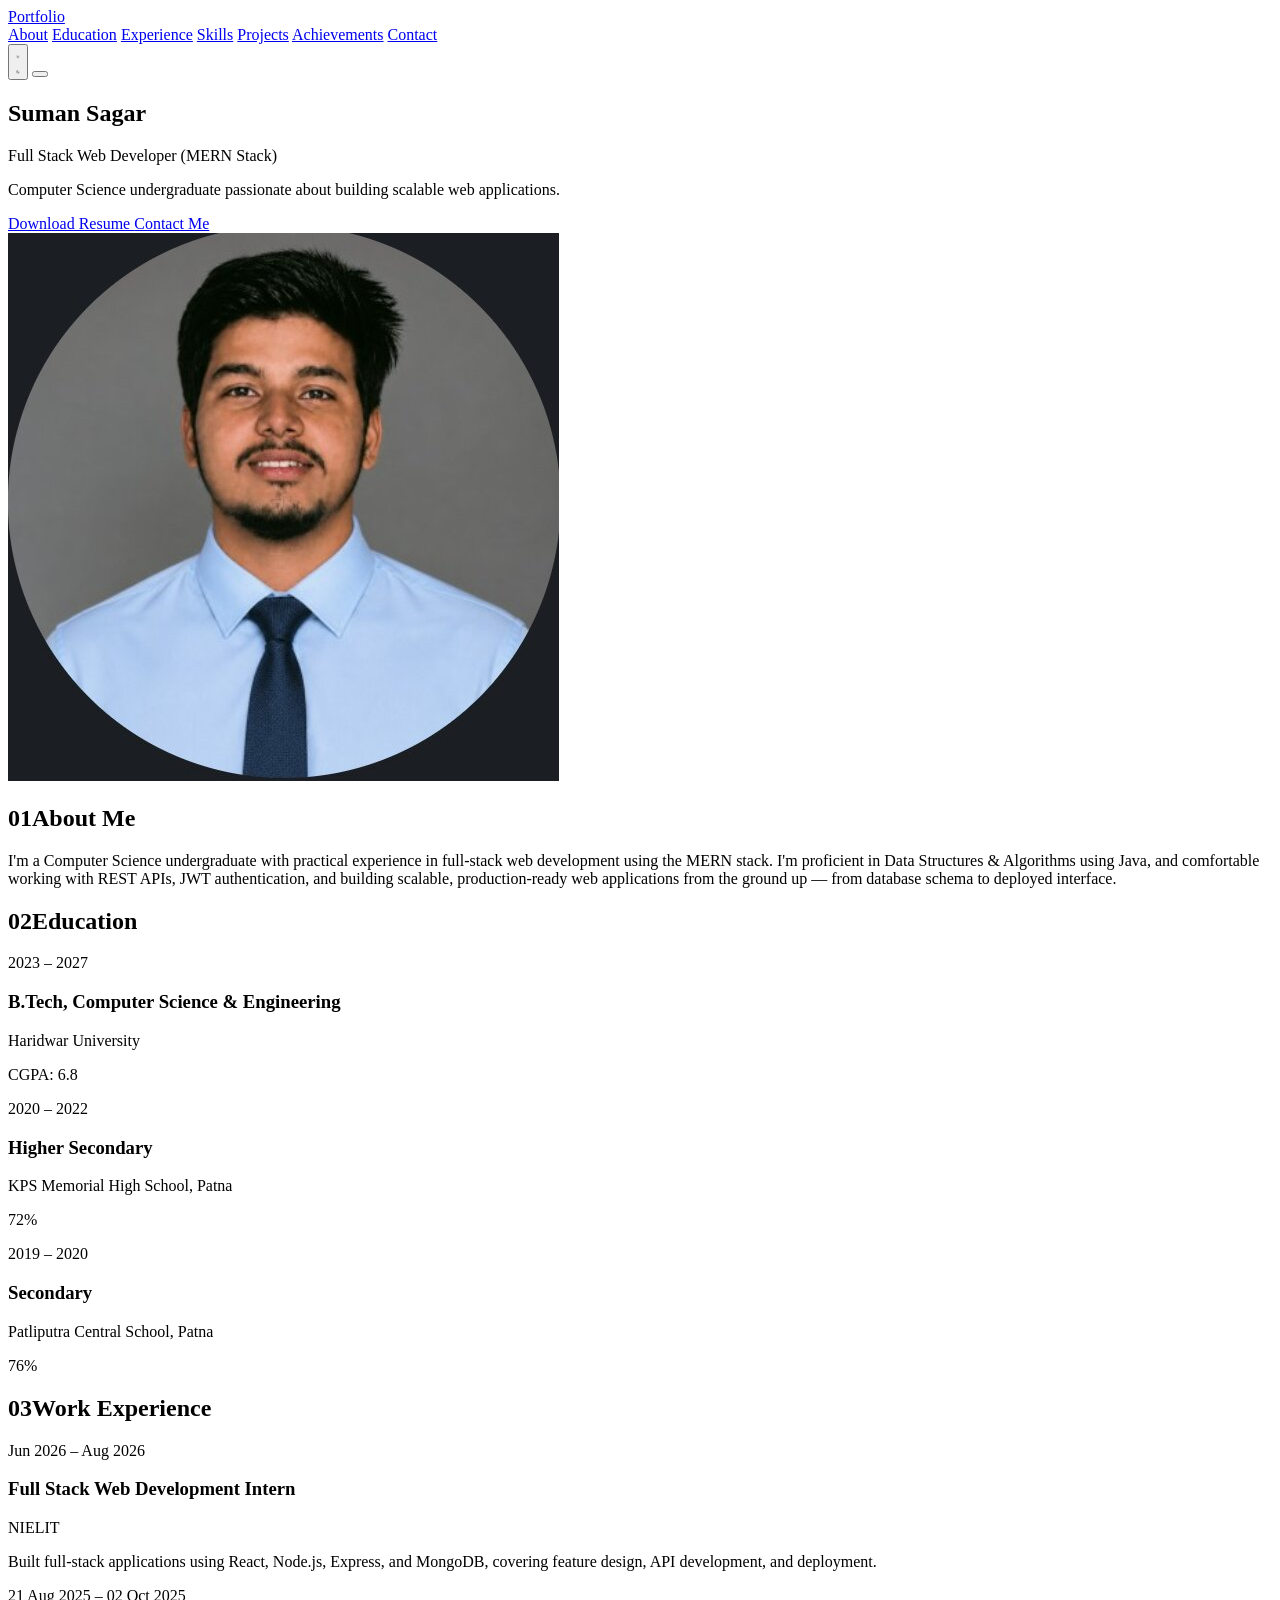
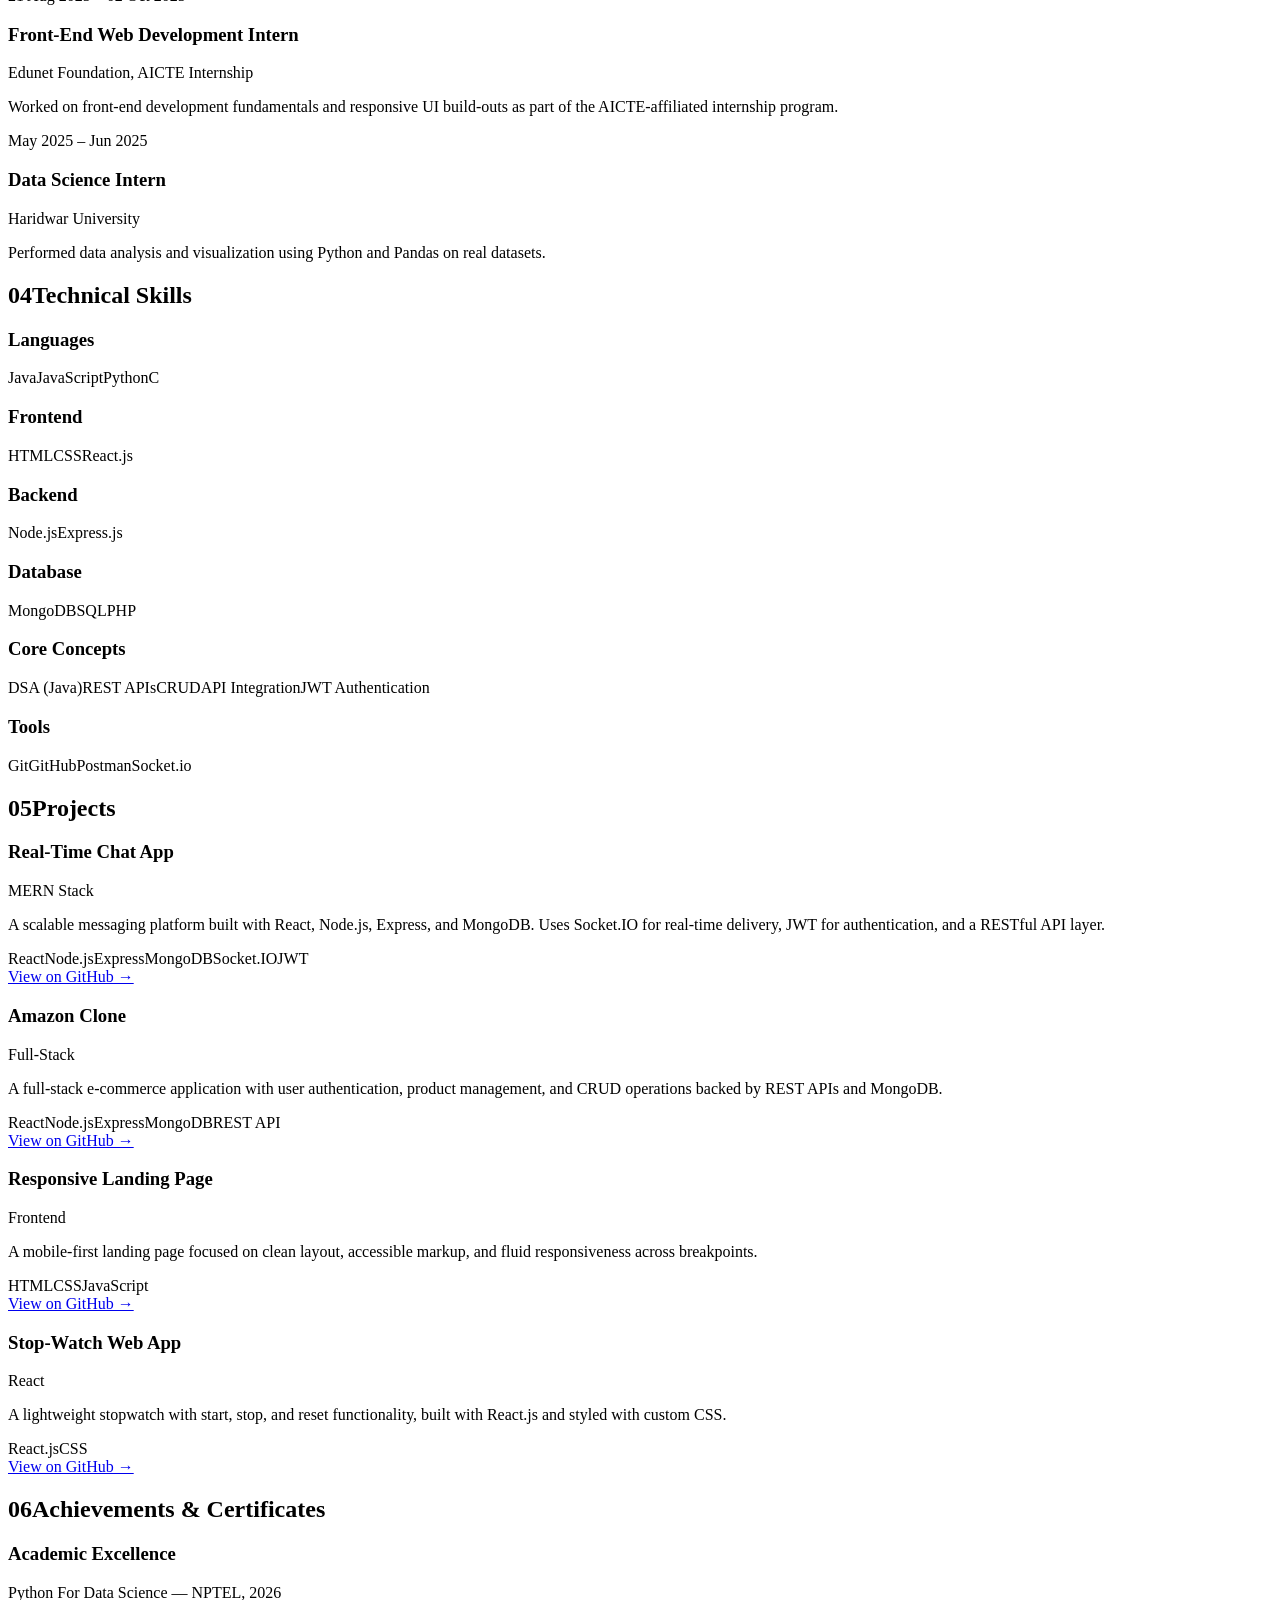
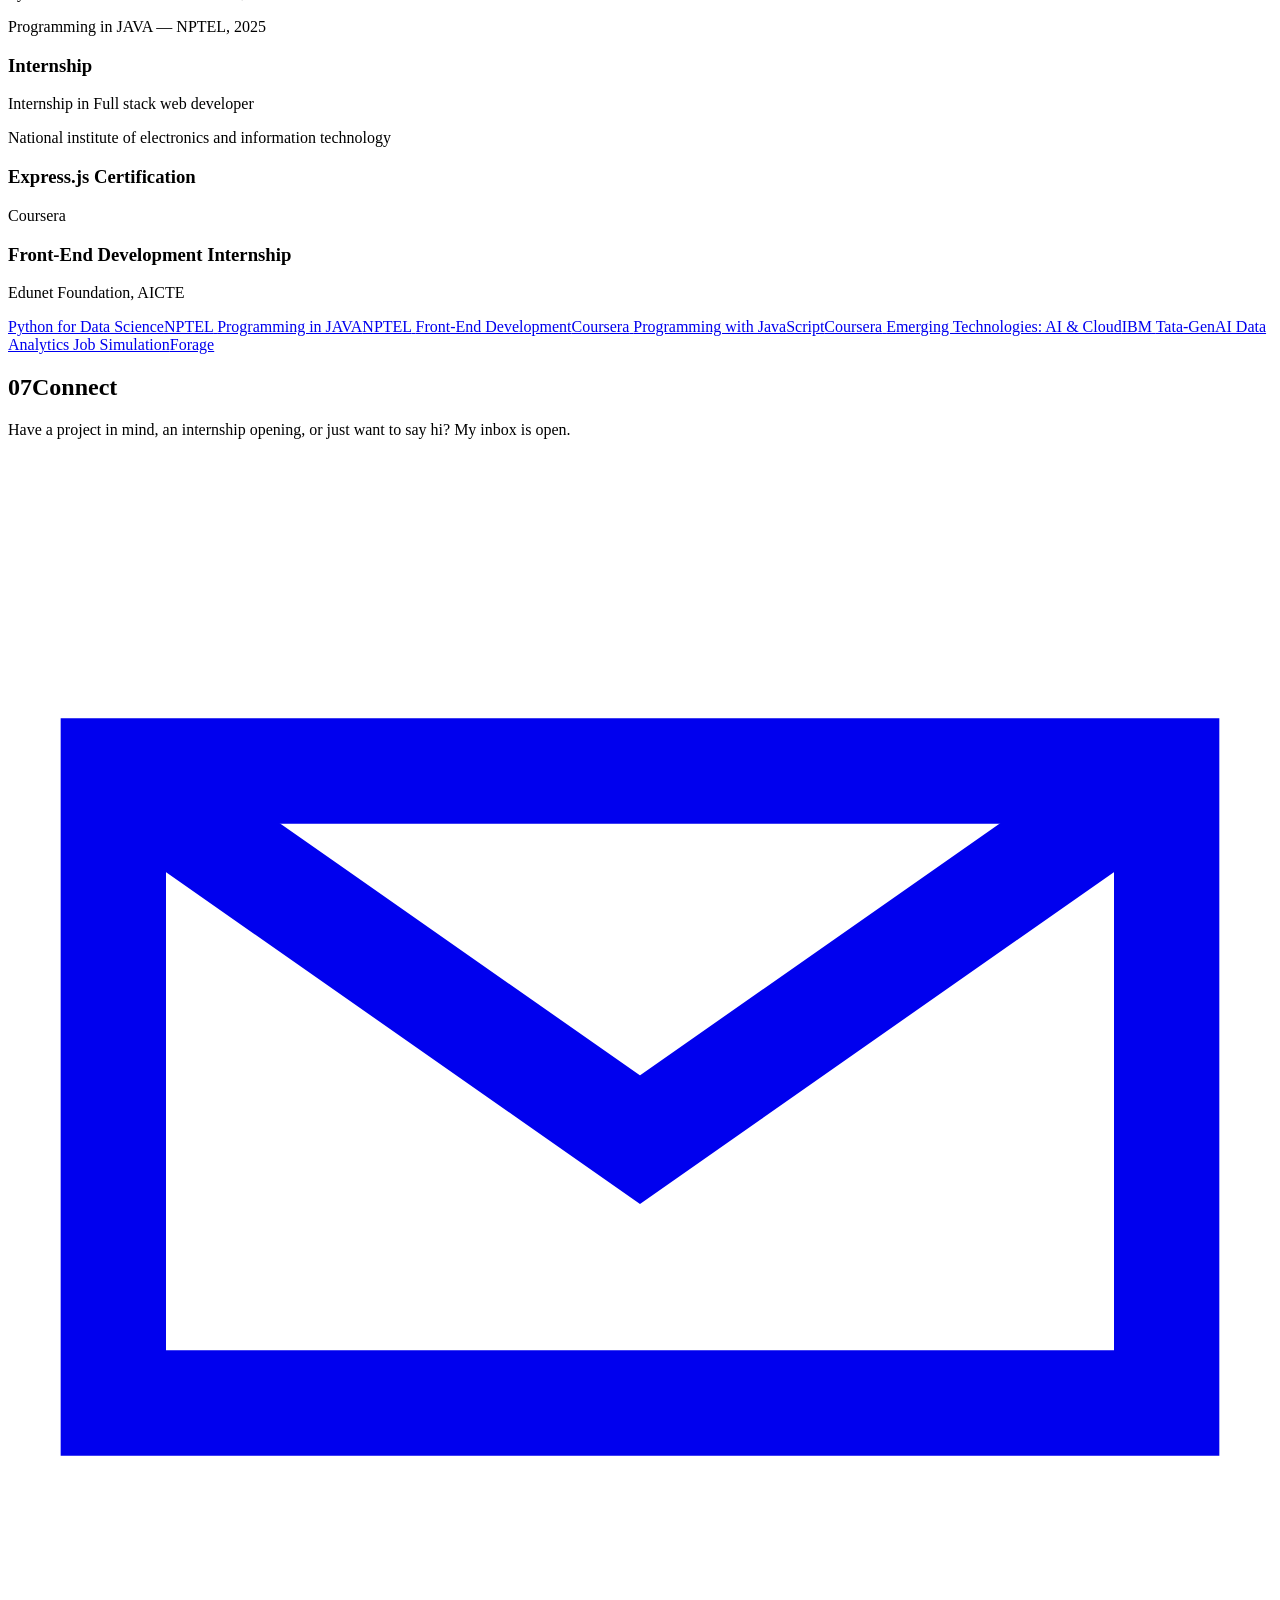
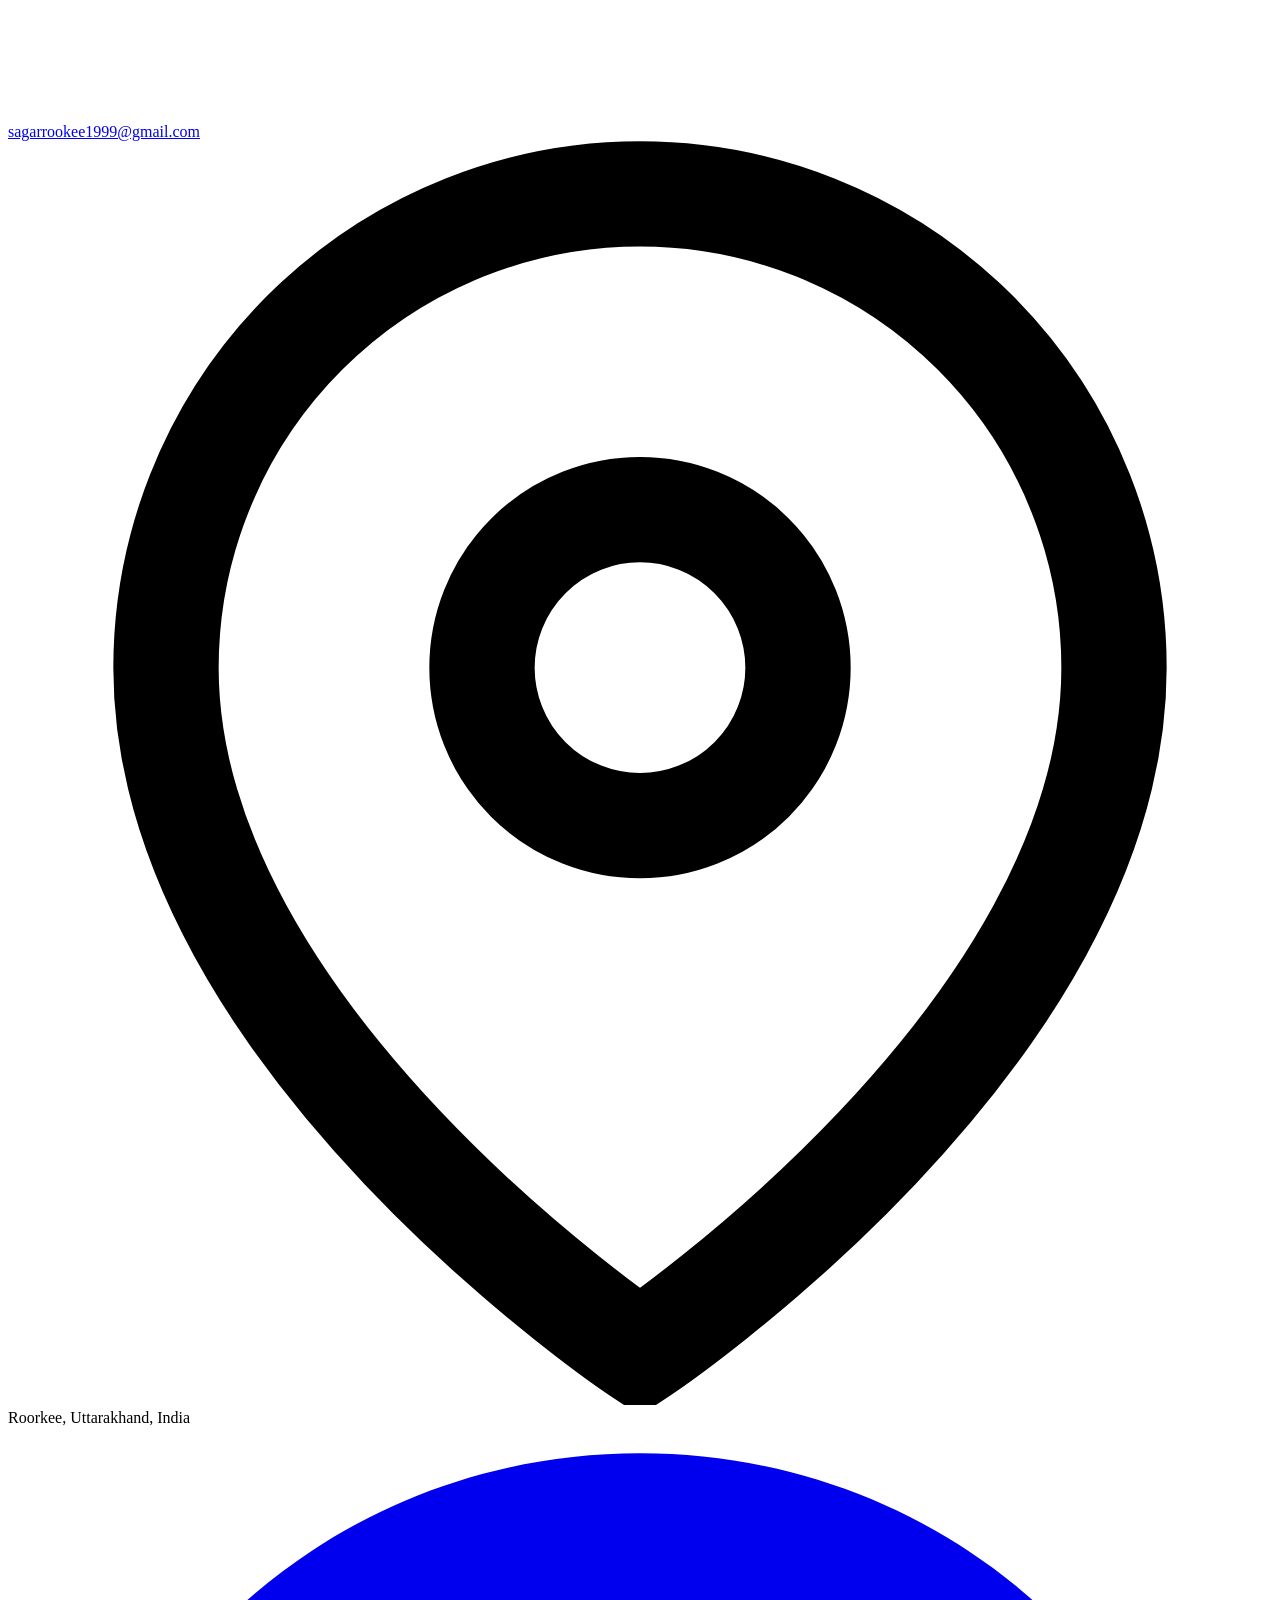
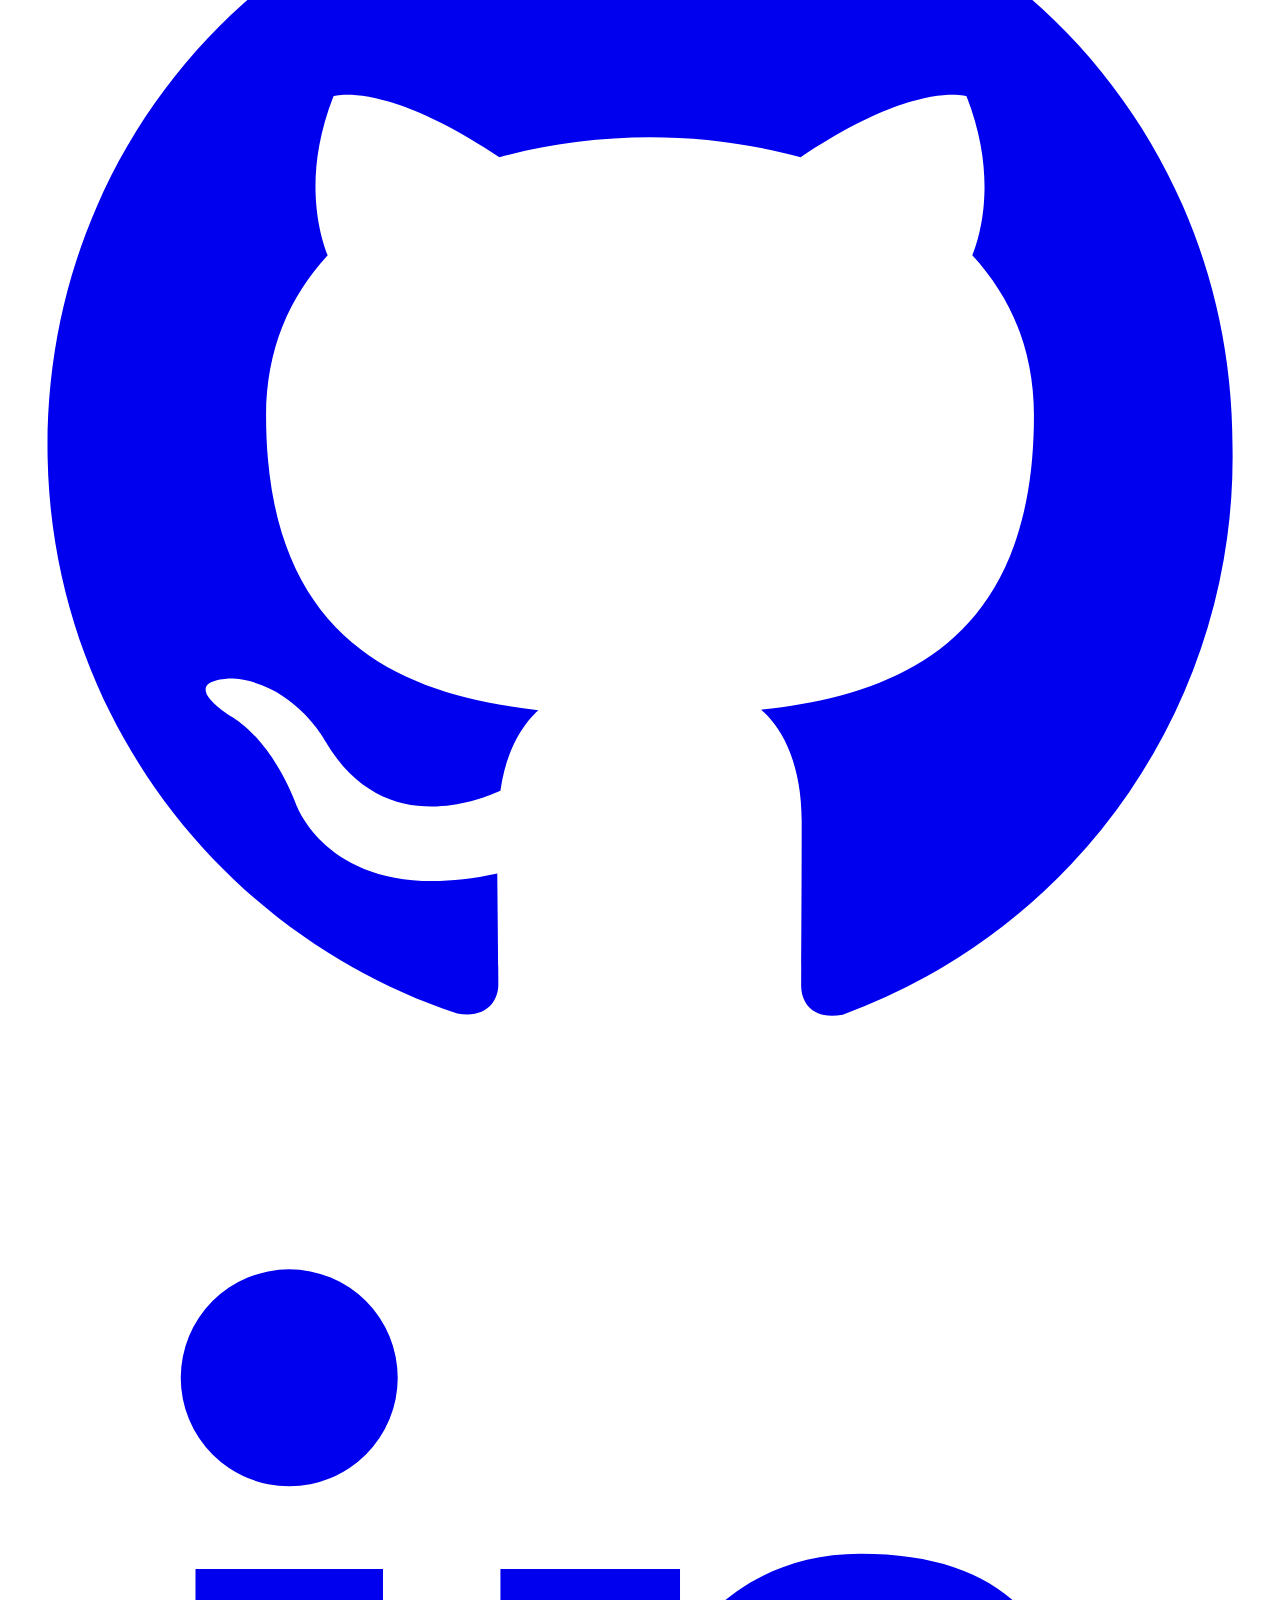
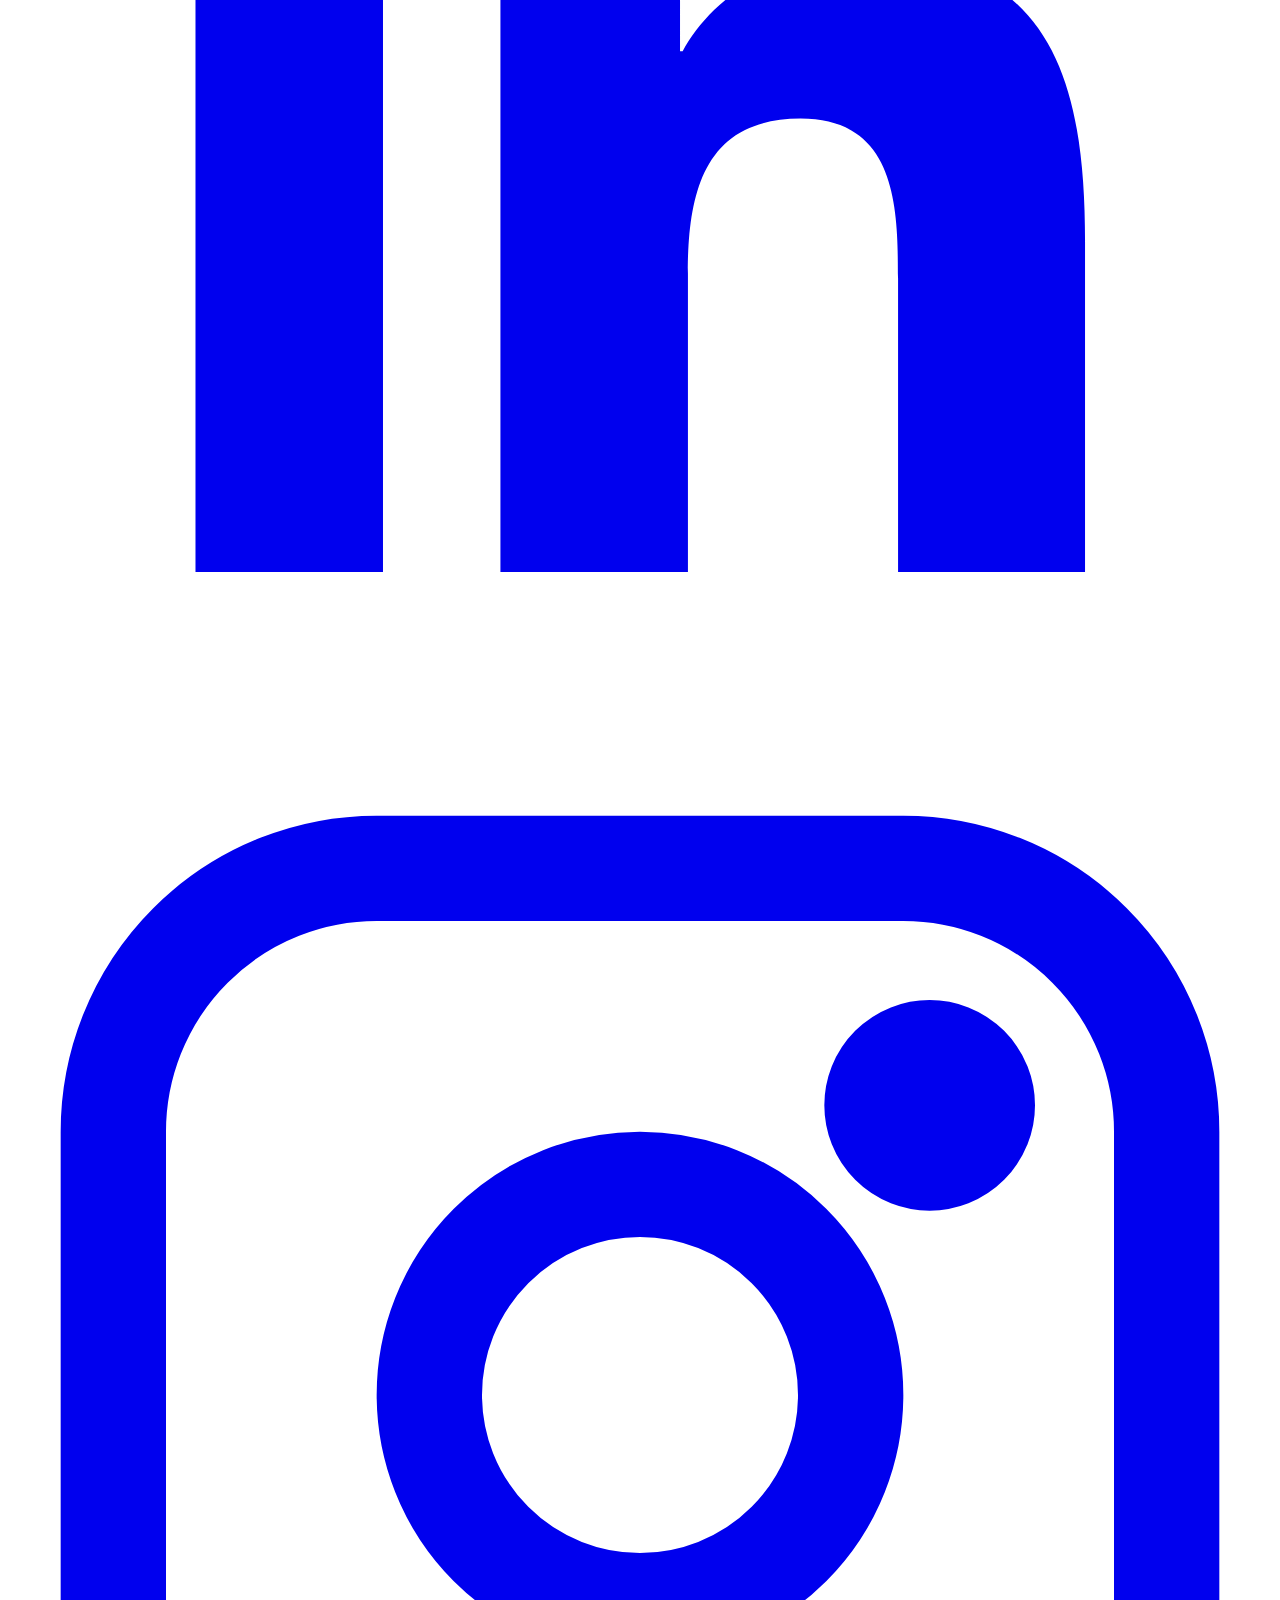
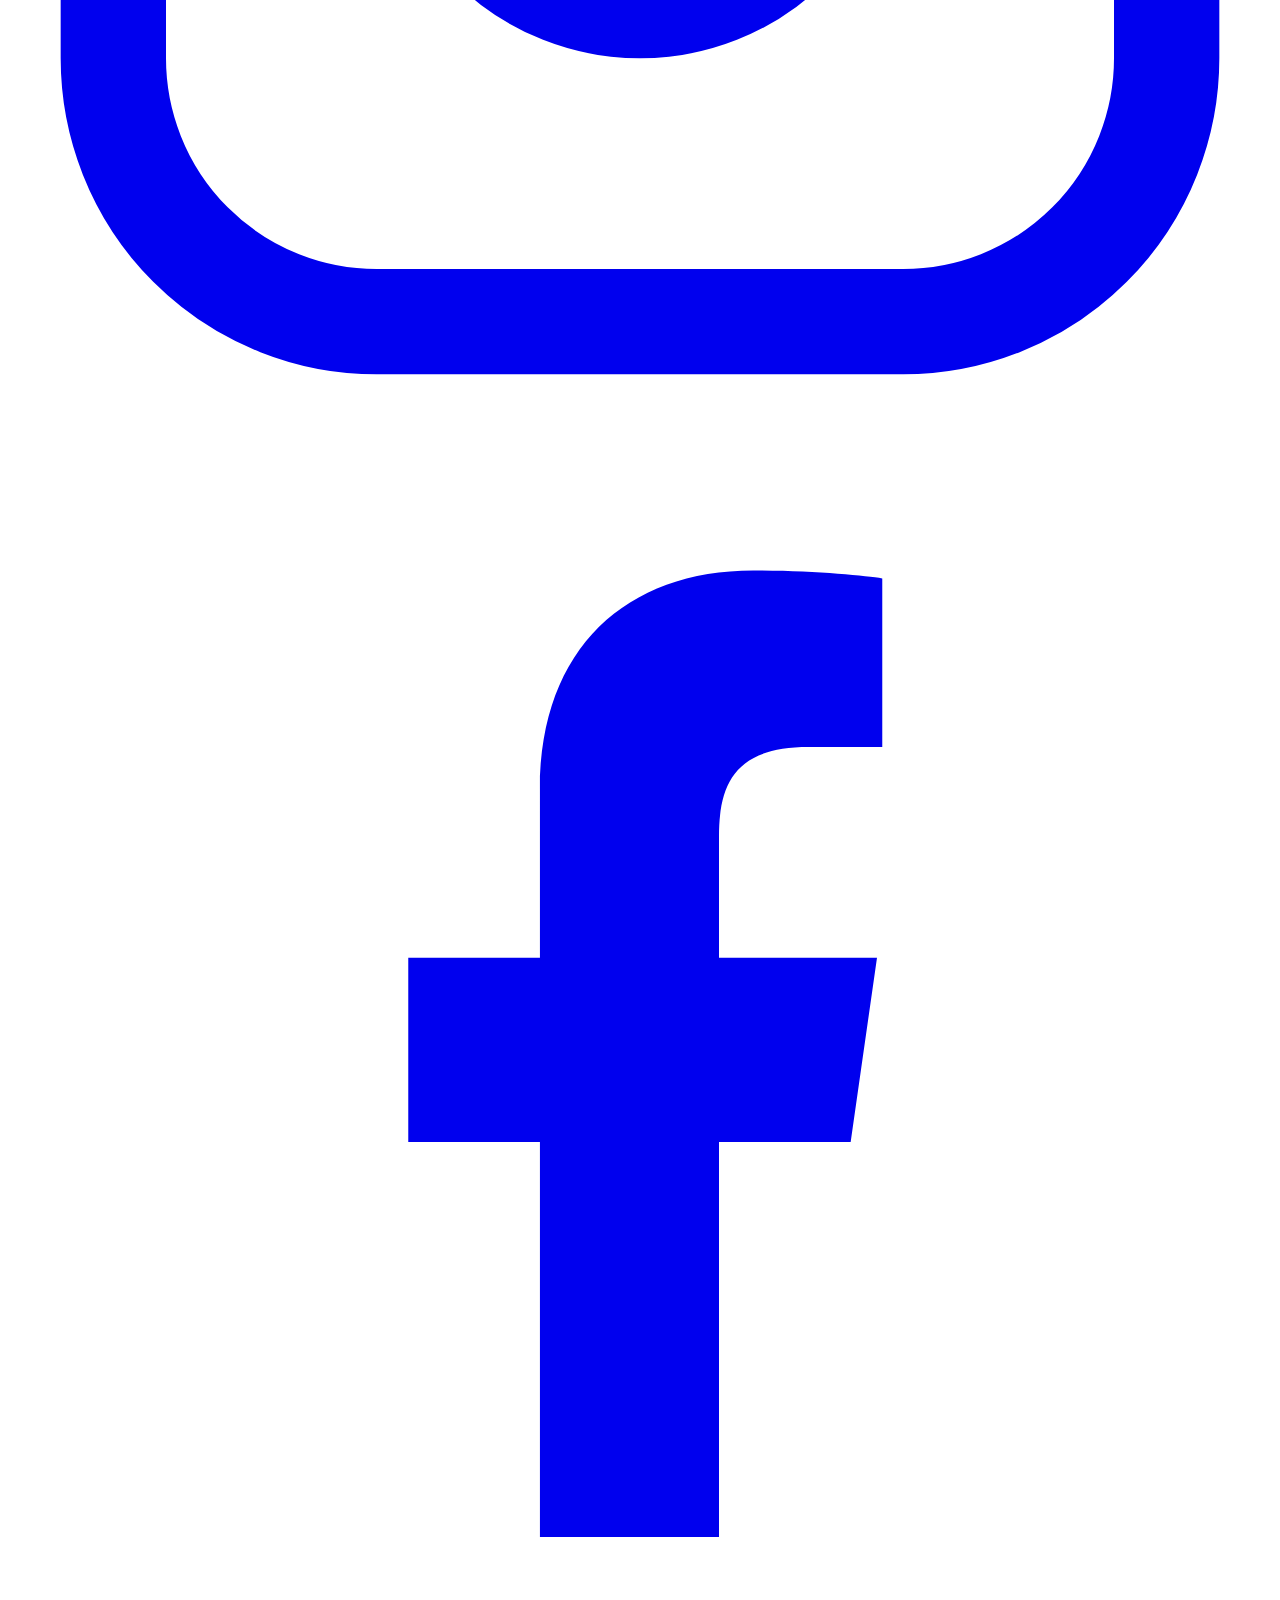
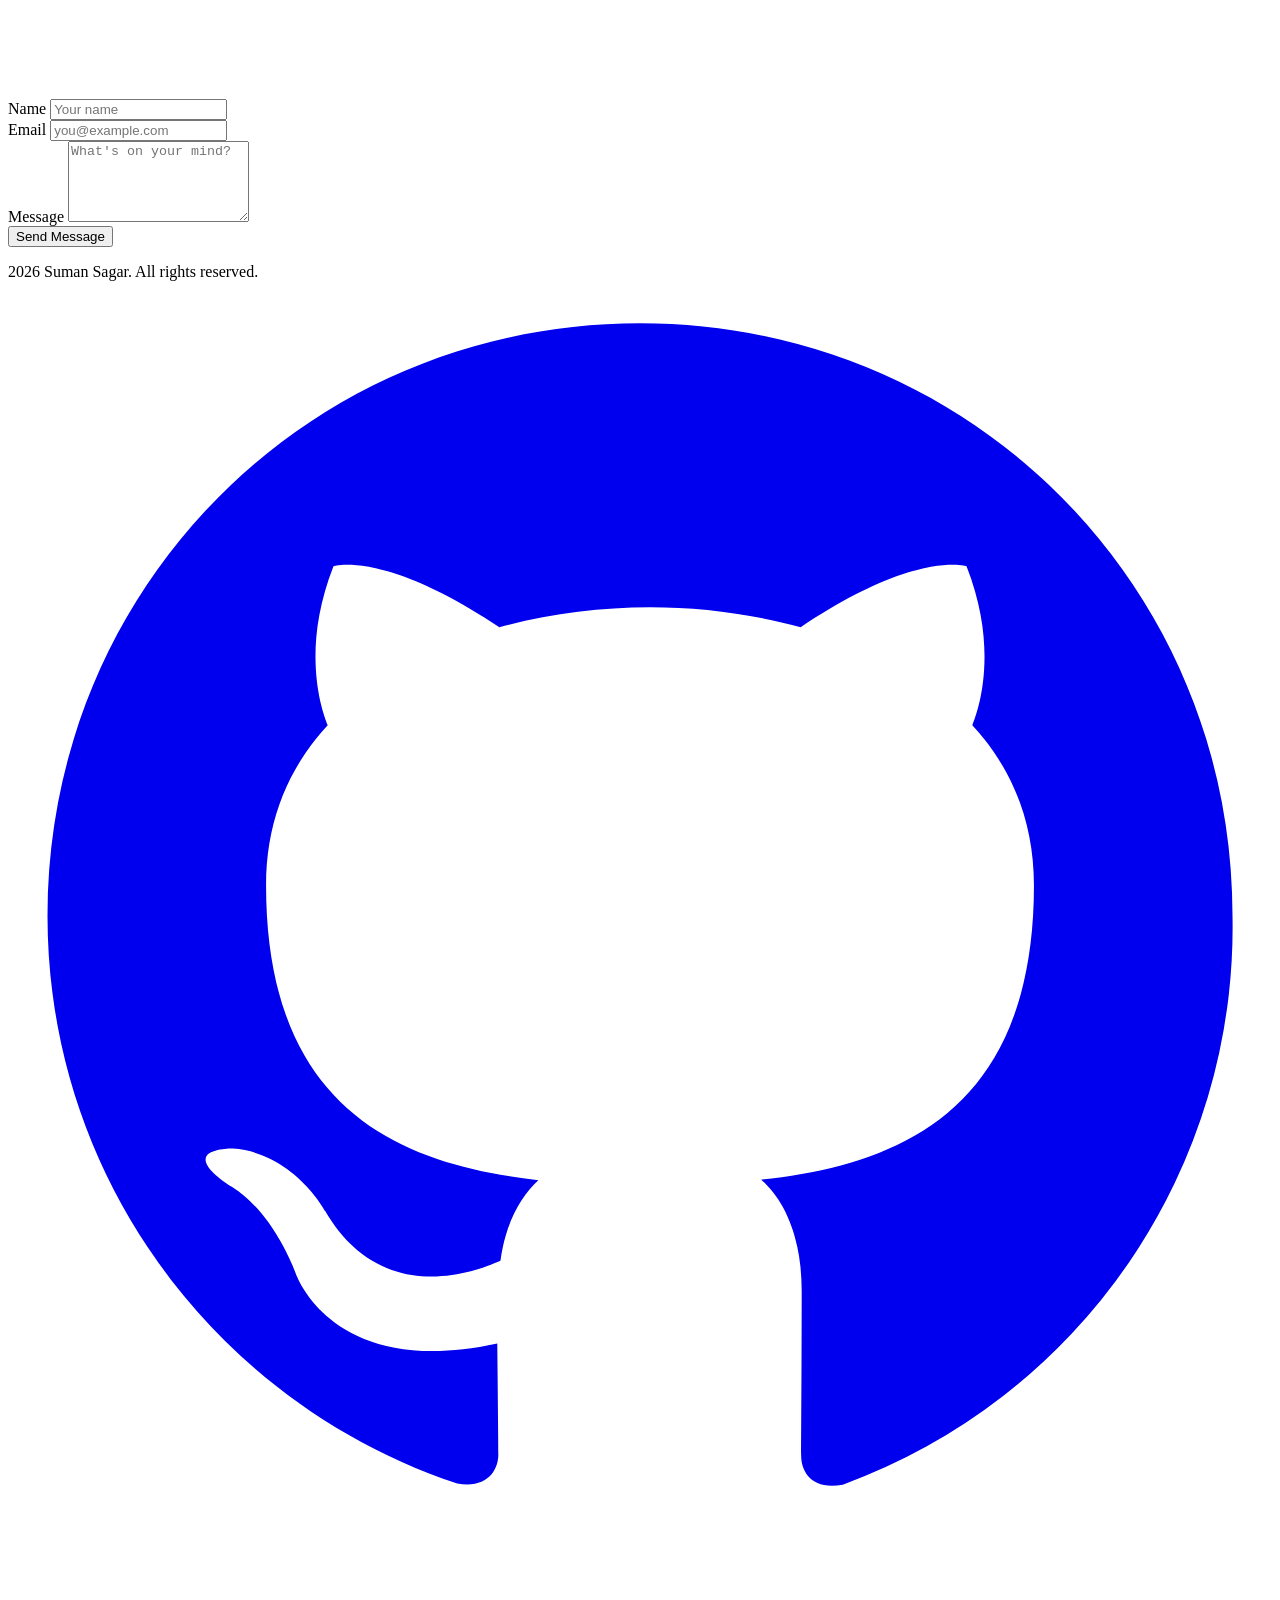
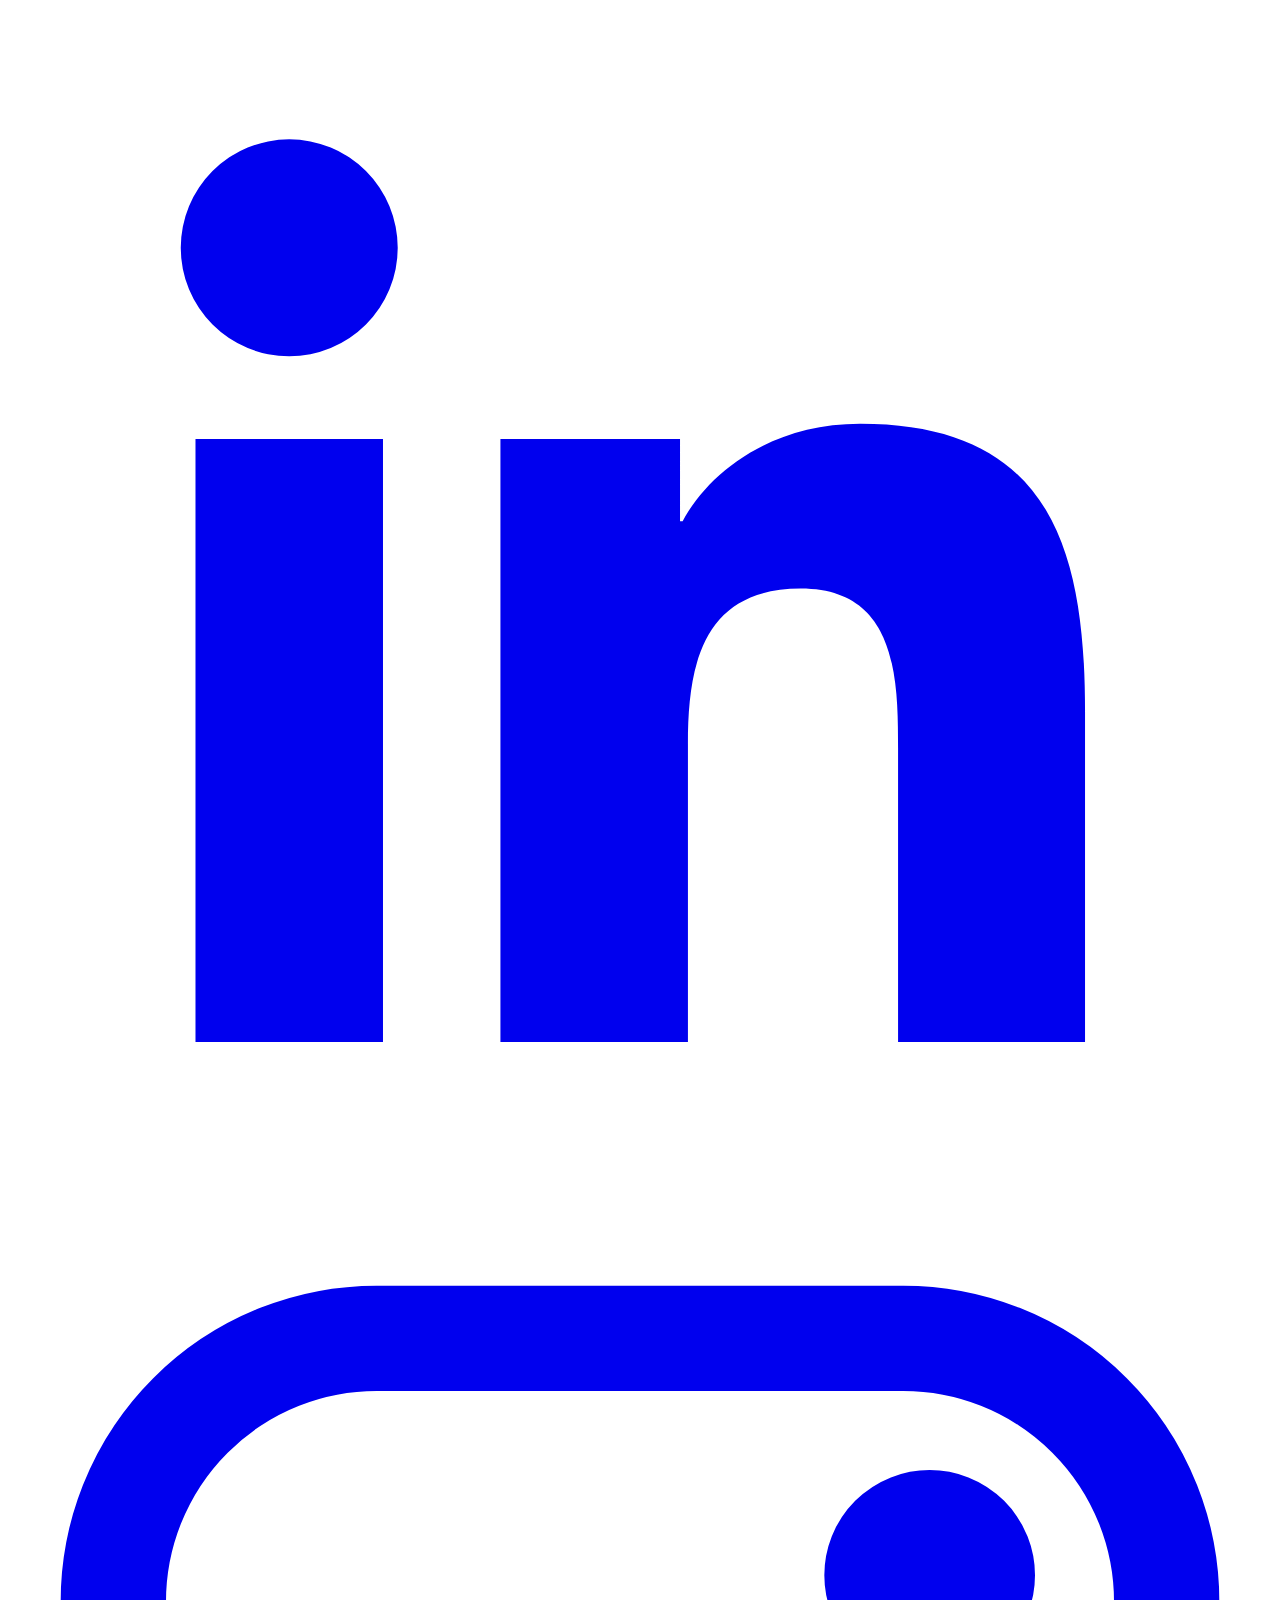
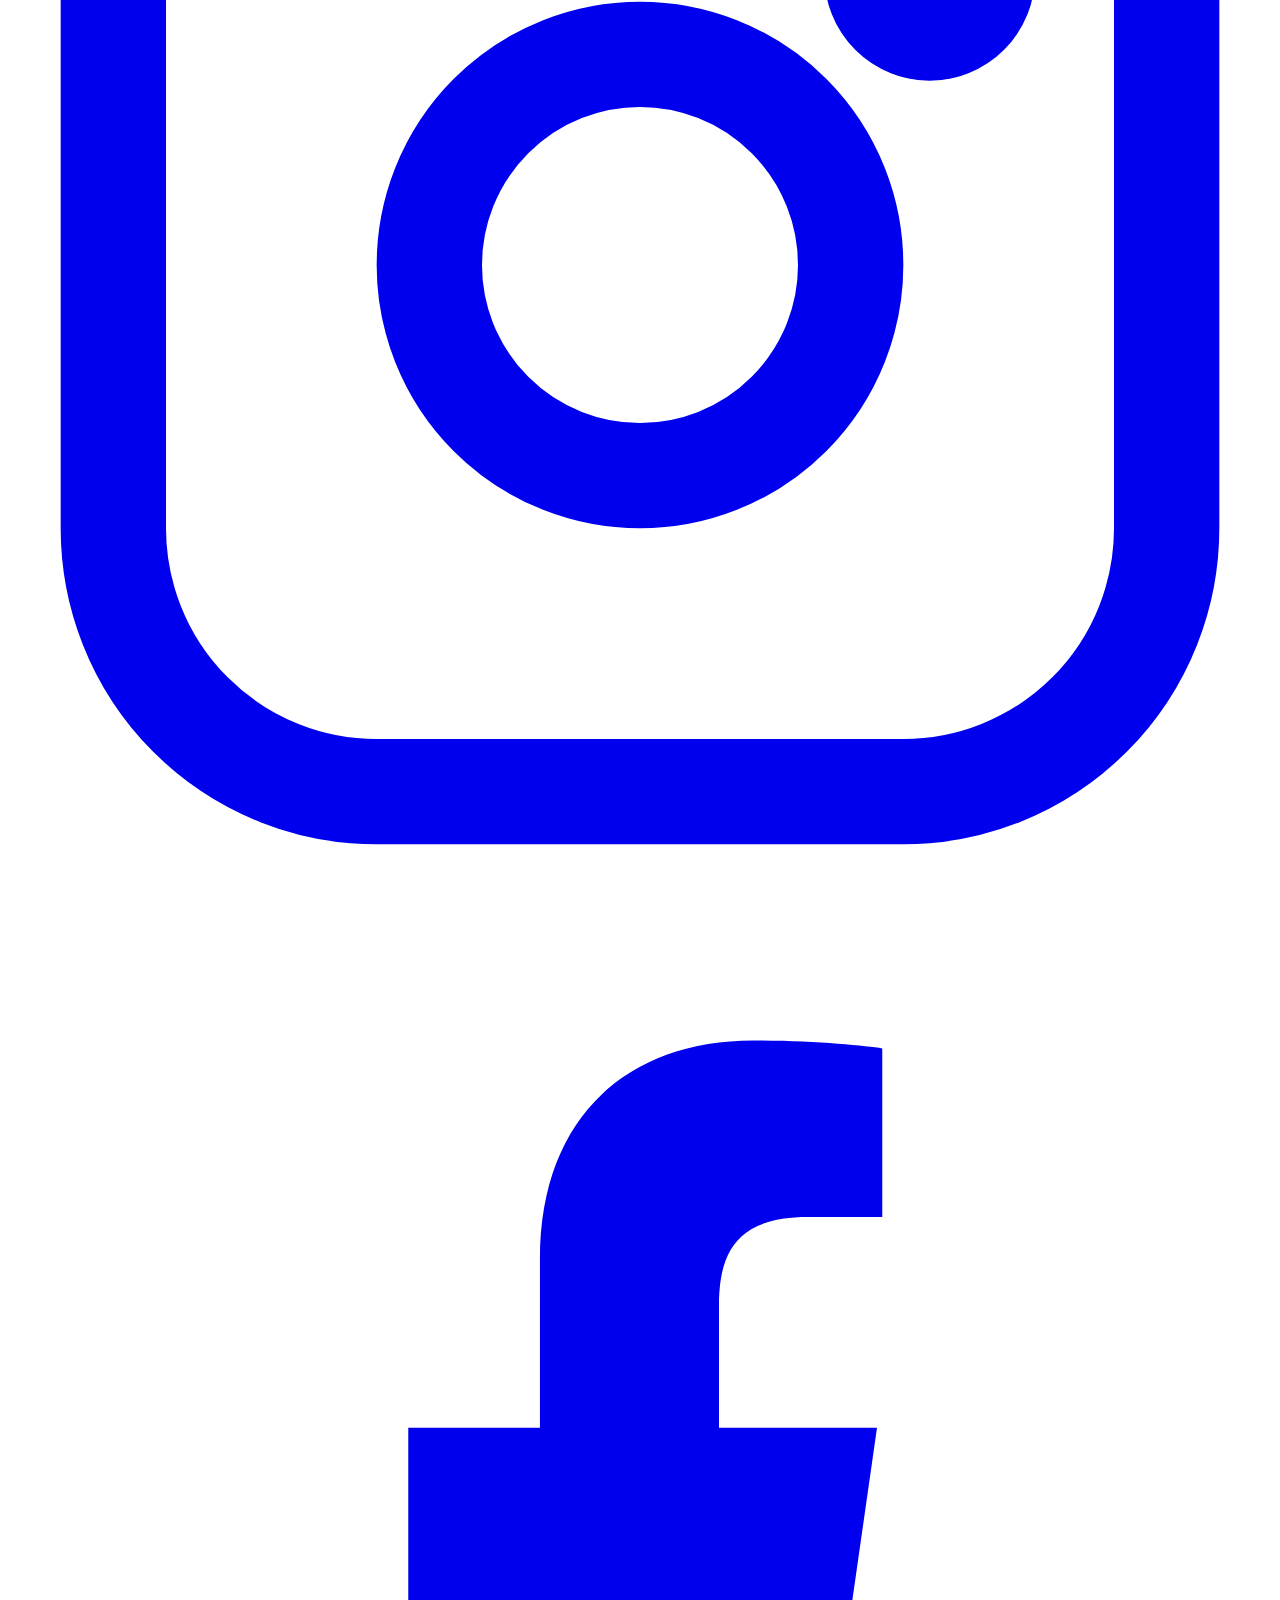
==== commit e6d1c04f: "Fix rotating profile ring" ====
--- a/index.html
+++ b/index.html
@@ -8,7 +8,7 @@
 <link rel="preconnect" href="https://fonts.googleapis.com">
 <link rel="preconnect" href="https://fonts.gstatic.com" crossorigin>
 <link href="https://fonts.googleapis.com/css2?family=Space+Grotesk:wght@400;500;600;700&family=JetBrains+Mono:wght@400;500;600&display=swap" rel="stylesheet">
-<link rel="stylesheet" href="styles.css" />
+<link rel="stylesheet" href="portfolio.css" />
 </head>
 <body>
 
@@ -64,11 +64,23 @@
       </div>
 
       <div class="hero-photo-wrap">
-        <div class="hero-photo-ring">
-          <img src="pic.jpg" alt="Suman Sagar" class="hero-photo" onerror="this.src='assets/profile-placeholder.svg'" />
-        </div>
-      </div>
-    </div>
+
+    <div class="hero-photo-ring">
+
+        <!-- ONLY THIS RING WILL ROTATE -->
+        <span class="rotating-ring"></span>
+
+        <!-- PHOTO WILL STAY STATIC -->
+        <img
+            src="/assets/pic.jpg"
+            alt="Suman Sagar"
+            class="hero-photo"
+            onerror="this.src='assets/profile-placeholder.svg'"
+        />
+
+    </div>
+
+</div>
     <a href="#about" class="scroll-cue" aria-label="Scroll to About section">
       <span></span>
     </a>
@@ -368,16 +380,16 @@
   <div class="footer-inner">
     <p> <span id="year"></span> Suman Sagar. All rights reserved.</p>
     <div class="social-row footer-social">
-      <a href="#" class="social-icon" aria-label="GitHub" target="_blank" rel="noopener">
+      <a href="https://github.com/Sagar7371" class="social-icon" aria-label="GitHub" target="_blank" rel="noopener">
         <svg viewBox="0 0 24 24" fill="currentColor"><path d="M12 .5C5.73.5.75 5.48.75 11.75c0 5.02 3.26 9.28 7.78 10.78.57.1.78-.25.78-.55 0-.27-.01-1.16-.02-2.11-3.16.69-3.83-1.34-3.83-1.34-.52-1.32-1.27-1.67-1.27-1.67-1.03-.71.08-.69.08-.69 1.15.08 1.75 1.18 1.75 1.18 1.02 1.75 2.68 1.24 3.33.95.1-.74.4-1.24.72-1.53-2.52-.29-5.17-1.26-5.17-5.6 0-1.24.44-2.25 1.17-3.04-.12-.29-.51-1.45.11-3.02 0 0 .96-.31 3.15 1.16.91-.25 1.89-.38 2.86-.38.97 0 1.95.13 2.86.38 2.18-1.47 3.15-1.16 3.15-1.16.62 1.57.23 2.73.11 3.02.73.79 1.17 1.8 1.17 3.04 0 4.35-2.65 5.31-5.18 5.59.41.35.77 1.04.77 2.11 0 1.52-.01 2.75-.01 3.13 0 .3.2.66.79.55A11.26 11.26 0 0 0 23.25 11.75C23.25 5.48 18.27.5 12 .5z"/></svg>
       </a>
-      <a href="#" class="social-icon" aria-label="LinkedIn" target="_blank" rel="noopener">
+      <a href="https://www.linkedin.com/in/sumansagar1409" class="social-icon" aria-label="LinkedIn" target="_blank" rel="noopener">
         <svg viewBox="0 0 24 24" fill="currentColor"><path d="M20.45 20.45h-3.55v-5.57c0-1.33-.02-3.04-1.85-3.04-1.86 0-2.14 1.45-2.14 2.94v5.67H9.35V9h3.41v1.56h.05c.48-.9 1.64-1.85 3.37-1.85 3.6 0 4.27 2.37 4.27 5.46v6.28zM5.34 7.43a2.06 2.06 0 1 1 0-4.12 2.06 2.06 0 0 1 0 4.12zM7.12 20.45H3.56V9h3.56v11.45z"/></svg>
       </a>
-      <a href="#" class="social-icon" aria-label="Instagram" target="_blank" rel="noopener">
+      <a href="https://www.instagram.com/yadav_sagar14/?hl=en" class="social-icon" aria-label="Instagram" target="_blank" rel="noopener">
         <svg viewBox="0 0 24 24" fill="none" stroke="currentColor" stroke-width="2"><rect x="2" y="2" width="20" height="20" rx="5"/><circle cx="12" cy="12" r="4"/><circle cx="17.5" cy="6.5" r="1"/></svg>
       </a>
-      <a href="#" class="social-icon" aria-label="Facebook" target="_blank" rel="noopener">
+      <a href="https://www.facebook.com/yadavsagar1409" class="social-icon" aria-label="Facebook" target="_blank" rel="noopener">
         <svg viewBox="0 0 24 24" fill="currentColor"><path d="M13.5 21v-7.5H16l.5-3.5h-3V7.7c0-1 .3-1.7 1.7-1.7H16.6V2.8C16.3 2.75 15.3 2.65 14.15 2.65c-2.4 0-4.05 1.47-4.05 4.15V10H7.6v3.5h2.5V21h3.4z"/></svg>
       </a>
     </div>
